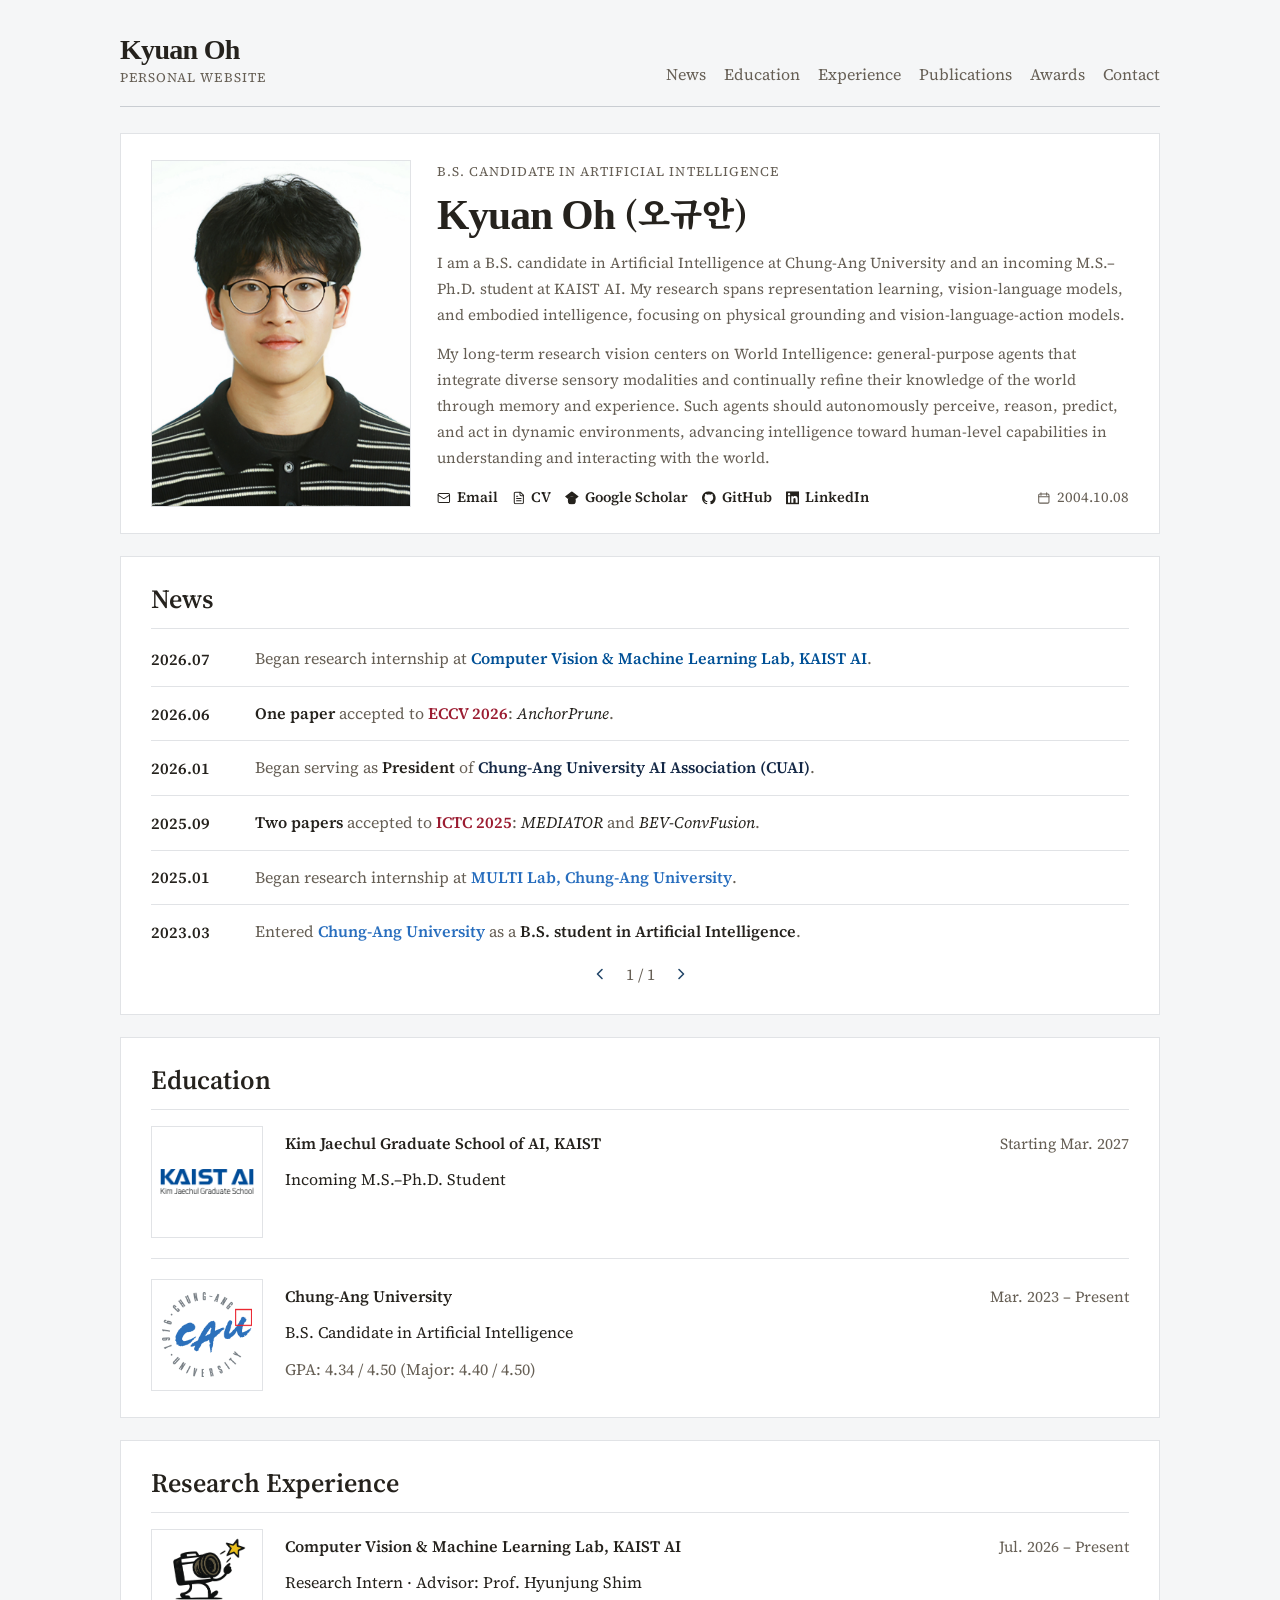
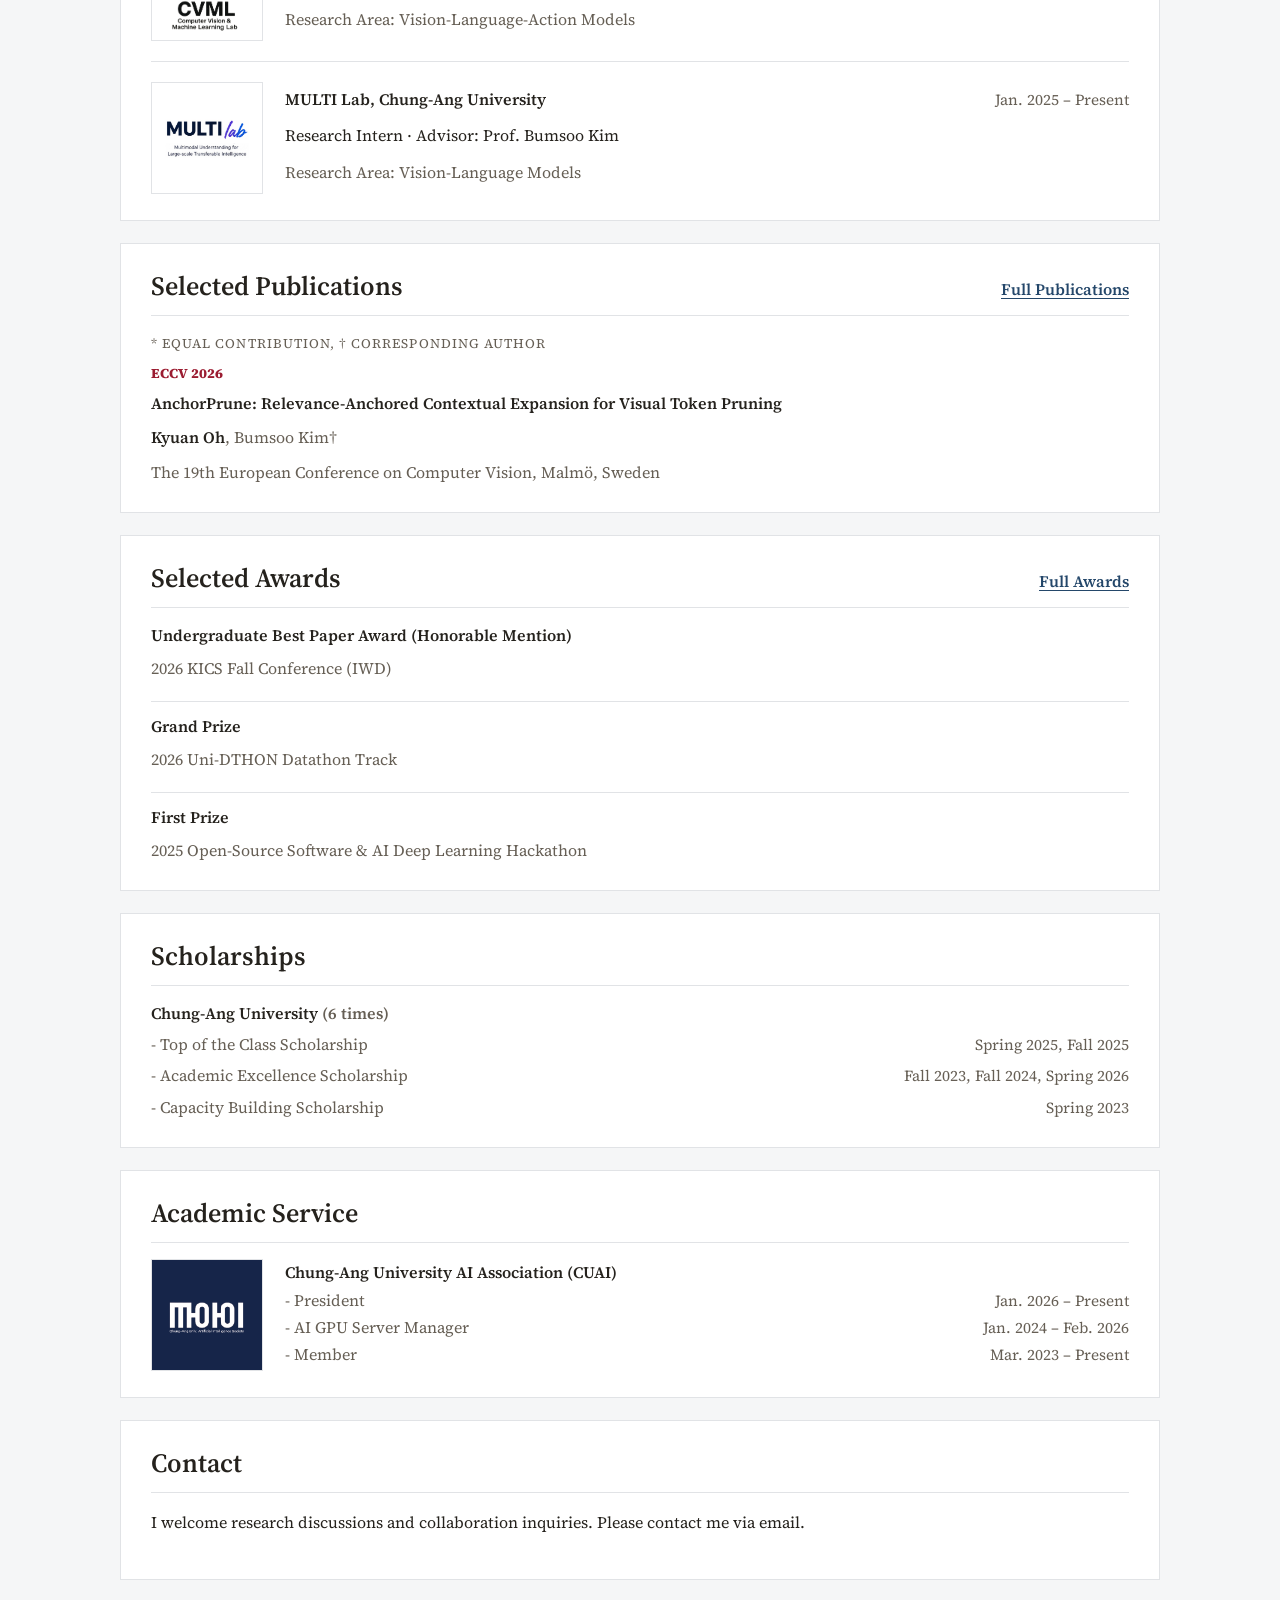
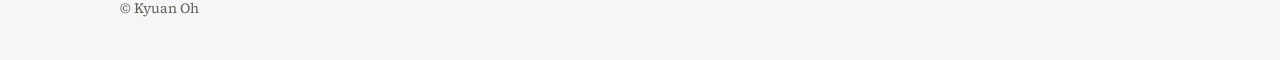
==== index.html @ 3330bd74 "Show Contact sentence in body text colour" ====
<!DOCTYPE html>
<html lang="en">
  <head>
    <meta charset="UTF-8" />
    <meta name="google-site-verification" content="ODsuAt7nxwZVQeoHSHMYlGHk-655ORz_KVExLA6Uoas" />
    <script src="assets/js/viewport.js?v=20260709a"></script>
    <title>Kyuan Oh (오규안) | Personal Website</title>
    <meta
      name="description"
      content="Kyuan Oh's personal academic website featuring research, publications, awards, and contact information."
    />
    <meta property="og:title" content="Kyuan Oh" />
    <meta property="og:description" content="Personal website for Kyuan Oh." />
    <meta property="og:type" content="website" />
    <meta property="og:url" content="https://kyuanoh.github.io/" />
    <meta property="og:image" content="https://kyuanoh.github.io/assets/images/social-preview.png" />
    <meta property="og:image:width" content="1200" />
    <meta property="og:image:height" content="630" />
    <meta name="twitter:card" content="summary_large_image" />
    <meta name="twitter:title" content="Kyuan Oh" />
    <meta name="twitter:description" content="Personal website for Kyuan Oh." />
    <meta name="twitter:image" content="https://kyuanoh.github.io/assets/images/social-preview.png" />
    <link rel="icon" href="assets/images/ko-mark.svg" type="image/svg+xml" />
    <link rel="apple-touch-icon" href="assets/images/apple-touch-icon.png" />
    <link rel="preconnect" href="https://fonts.googleapis.com" />
    <link rel="preconnect" href="https://fonts.gstatic.com" crossorigin />
    <link
      href="https://fonts.googleapis.com/css2?family=Inter:wght@400;500;600&family=Noto+Sans+KR:wght@400;500;600&family=Noto+Serif+KR:wght@400;500;600;700;900&family=Source+Serif+4:ital,opsz,wght@0,8..60,400;0,8..60,600;0,8..60,800;1,8..60,400&display=swap"
      rel="stylesheet"
    />
    <link rel="stylesheet" href="assets/css/styles.css?v=20261124x" />
    <script async src="https://www.googletagmanager.com/gtag/js?id=G-MFDS5FYYSD"></script>
    <script>
      window.dataLayer = window.dataLayer || [];
      function gtag(){dataLayer.push(arguments);}
      gtag('js', new Date());
      gtag('config', 'G-MFDS5FYYSD');
    </script>
  </head>
  <body data-page="onepage">
    <div class="onepage-shell">
      <header class="onepage-header">
        <a class="onepage-brand" href="#top" aria-label="Kyuan Oh home">
          <span>Kyuan Oh</span>
          <small>Personal Website</small>
        </a>
        <nav class="onepage-nav" aria-label="Primary">
          <a href="#news">News</a>
          <a href="#education">Education</a>
          <a href="#experience">Experience</a>
          <a href="publications.html">Publications</a>
          <a href="awards.html">Awards</a>
          <a href="#contact">Contact</a>
        </nav>
      </header>

      <main id="top" class="onepage-main">
        <section class="onepage-hero onepage-box" id="bio">
          <aside class="onepage-portrait">
            <img src="assets/images/kyuan-oh.png" alt="Portrait of Kyuan Oh" />
          </aside>
          <div class="onepage-bio">
            <p class="onepage-kicker">B.S. Candidate in Artificial Intelligence</p>
            <h1>Kyuan Oh <span class="korean-name">(오규안)</span></h1>
            <p>
              I am a B.S. candidate in Artificial Intelligence at Chung-Ang
              University and an incoming M.S.&ndash;Ph.D. student at
              KAIST AI. My research spans
              representation learning, vision-language models, and
              embodied intelligence, focusing on physical grounding and
              vision-language-action models.
            </p>
            <p>
              My long-term research vision centers on World Intelligence:
              general-purpose agents that integrate diverse sensory modalities
              and continually refine their knowledge of the world through memory
              and experience. Such agents should autonomously perceive, reason,
              predict, and act in dynamic environments, advancing intelligence
              toward human-level capabilities in understanding and interacting
              with the world.
            </p>
            <div class="text-links profile-text-links" aria-label="Profile links and birth date">
              <a href="mailto:kyuan.oh@kaist.ac.kr"><svg class="link-icon" aria-hidden="true" viewBox="0 0 24 24" fill="none" stroke="currentColor" stroke-width="1.8" stroke-linecap="round" stroke-linejoin="round"><rect x="2" y="4" width="20" height="16" rx="2" /><path d="m22 7-8.97 5.7a1.94 1.94 0 0 1-2.06 0L2 7" /></svg><span>Email</span></a>
              <a href="assets/files/Kyuan_Oh_CV.pdf" target="_blank" rel="noreferrer"><svg class="link-icon" aria-hidden="true" viewBox="0 0 24 24" fill="none" stroke="currentColor" stroke-width="1.8" stroke-linecap="round" stroke-linejoin="round"><path d="M15 2H6a2 2 0 0 0-2 2v16a2 2 0 0 0 2 2h12a2 2 0 0 0 2-2V7Z" /><path d="M14 2v4a2 2 0 0 0 2 2h4" /><path d="M16 13H8M16 17H8M10 9H8" /></svg><span>CV</span></a>
              <a href="https://scholar.google.com/citations?user=1NnXvxMAAAAJ" target="_blank" rel="noreferrer"><svg class="link-icon" aria-hidden="true" viewBox="0 0 24 24" fill="currentColor"><path d="M5.242 13.769L0 9.5 12 0l12 9.5-5.242 4.269C17.548 11.249 14.978 9.5 12 9.5c-2.977 0-5.548 1.748-6.758 4.269zM12 10a7 7 0 1 0 0 14 7 7 0 0 0 0-14z" /></svg><span>Google Scholar</span></a>
              <a href="https://github.com/kyuanoh" target="_blank" rel="noreferrer"><svg class="link-icon" aria-hidden="true" viewBox="0 0 16 16" fill="currentColor"><path d="M8 0C3.58 0 0 3.58 0 8c0 3.54 2.29 6.53 5.47 7.59.4.07.55-.17.55-.38 0-.19-.01-.82-.01-1.49-2.01.37-2.53-.49-2.69-.94-.09-.23-.48-.94-.82-1.13-.28-.15-.68-.52-.01-.53.63-.01 1.08.58 1.23.82.72 1.21 1.87.87 2.33.66.07-.52.28-.87.51-1.07-1.78-.2-3.64-.89-3.64-3.95 0-.87.31-1.59.82-2.15-.08-.2-.36-1.02.08-2.12 0 0 .67-.21 2.2.82.64-.18 1.32-.27 2-.27.68 0 1.36.09 2 .27 1.53-1.04 2.2-.82 2.2-.82.44 1.1.16 1.92.08 2.12.51.56.82 1.27.82 2.15 0 3.07-1.87 3.75-3.65 3.95.29.25.54.73.54 1.48 0 1.07-.01 1.93-.01 2.2 0 .21.15.46.55.38A8.013 8.013 0 0 0 16 8c0-4.42-3.58-8-8-8z" /></svg><span>GitHub</span></a>
              <a href="https://www.linkedin.com/in/kyuanoh" target="_blank" rel="noreferrer"><svg class="link-icon" aria-hidden="true" viewBox="0 0 24 24" fill="currentColor"><path d="M20.447 20.452h-3.554v-5.569c0-1.328-.027-3.037-1.852-3.037-1.853 0-2.136 1.445-2.136 2.939v5.667H9.351V9h3.414v1.561h.046c.477-.9 1.637-1.85 3.37-1.85 3.601 0 4.267 2.37 4.267 5.455v6.286zM5.337 7.433c-1.144 0-2.063-.926-2.063-2.065 0-1.138.92-2.063 2.063-2.063 1.14 0 2.064.925 2.064 2.063 0 1.139-.925 2.065-2.064 2.065zm1.782 13.019H3.555V9h3.564v11.452zM22.225 0H1.771C.792 0 0 .774 0 1.729v20.542C0 23.227.792 24 1.771 24h20.451C23.2 24 24 23.227 24 22.271V1.729C24 .774 23.2 0 22.222 0h.003z" /></svg><span>LinkedIn</span></a>
              <span class="profile-birthdate" aria-label="Date of birth">
                <svg aria-hidden="true" viewBox="0 0 24 24" fill="none" stroke="currentColor" stroke-width="1.8" stroke-linecap="round" stroke-linejoin="round">
                  <rect x="3" y="5" width="18" height="16" rx="2" />
                  <path d="M7 3v4M17 3v4M3 10h18" />
                </svg>
                <time datetime="2004-10-08">2004.10.08</time>
              </span>
            </div>
          </div>
        </section>

        <section class="onepage-box" id="news">
          <h2>News</h2>
          <div class="onepage-list news-list-onepage" data-news-list>
            <article>
              <time>2026.07</time>
              <p>Began research internship at <strong class="news-kaist">Computer Vision &amp; Machine Learning Lab, KAIST AI</strong>.</p>
            </article>
            <article>
              <time>2026.06</time>
              <p><span class="news-strong news-emphasis">One paper</span> accepted to <strong class="onepage-red">ECCV 2026</strong>: <em class="news-paper">AnchorPrune</em>.</p>
            </article>
            <article>
              <time>2026.01</time>
              <p>Began serving as <span class="news-strong news-emphasis">President</span> of <strong class="news-cuai">Chung-Ang University AI Association (CUAI)</strong>.</p>
            </article>
            <article>
              <time>2025.09</time>
              <p><span class="news-strong news-emphasis">Two papers</span> accepted to <strong class="onepage-red">ICTC 2025</strong>: <em class="news-paper">MEDIATOR</em> and <em class="news-paper">BEV-ConvFusion</em>.</p>
            </article>
            <article>
              <time>2025.01</time>
              <p>Began research internship at <strong class="news-cau">MULTI Lab, Chung-Ang University</strong>.</p>
            </article>
            <article>
              <time>2023.03</time>
              <p>Entered <strong class="news-cau">Chung-Ang University</strong> as a <span class="news-strong news-emphasis">B.S. student in Artificial Intelligence</span>.</p>
            </article>
          </div>
          <div class="news-pager" data-news-pager aria-label="News pagination">
            <button type="button" data-news-prev aria-label="Previous news page"><svg viewBox="0 0 16 16" aria-hidden="true"><path d="M10 3.5 5.5 8l4.5 4.5" fill="none" stroke="currentColor" stroke-width="1.6" stroke-linecap="round" stroke-linejoin="round"/></svg></button>
            <span data-news-status>1 / 1</span>
            <button type="button" data-news-next aria-label="Next news page"><svg viewBox="0 0 16 16" aria-hidden="true"><path d="M6 3.5 10.5 8 6 12.5" fill="none" stroke="currentColor" stroke-width="1.6" stroke-linecap="round" stroke-linejoin="round"/></svg></button>
          </div>
        </section>

        <section class="onepage-box" id="education">
          <h2>Education</h2>
          <div class="onepage-education-card">
            <div class="education-logo-panel kaist-logo-panel">
              <img class="kaist-logo" src="assets/images/kaist-ai.png" alt="KAIST AI logo" />
            </div>
            <div class="onepage-simple-list education-copy">
              <article>
                <div class="item-heading-row">
                  <h3><a class="paper-title-link" href="https://gsai.kaist.ac.kr/" target="_blank" rel="noreferrer">Kim Jaechul Graduate School of AI, KAIST</a></h3>
                  <span>Starting Mar. 2027</span>
                </div>
                <p>Incoming M.S.&ndash;Ph.D. Student</p>
                <p class="education-muted" aria-hidden="true">&nbsp;</p>
              </article>
            </div>
          </div>
          <div class="onepage-education-card">
            <div class="education-logo-panel">
              <img class="cau-logo" src="assets/images/cau.png" alt="Chung-Ang University logo" />
            </div>
            <div class="onepage-simple-list education-copy">
              <article>
                <div class="item-heading-row">
                  <h3><a class="paper-title-link" href="https://www.cau.ac.kr/" target="_blank" rel="noreferrer">Chung-Ang University</a></h3>
                  <span>Mar. 2023 &ndash; Present</span>
                </div>
                <p>B.S. Candidate in Artificial Intelligence</p>
                <p class="education-muted">GPA: 4.34 / 4.50 (Major: 4.40 / 4.50)</p>
              </article>
            </div>
          </div>
        </section>

        <section class="onepage-box" id="experience">
          <h2>Research Experience</h2>
          <div class="onepage-logo-list">
            <article class="onepage-logo-item">
              <div class="onepage-logo-panel">
                <img class="cvml-logo" src="assets/images/cvml.png" alt="CVML Lab logo" />
              </div>
              <div>
                <div class="item-heading-row">
                  <h3><a class="paper-title-link" href="https://kaist-cvml.github.io/" target="_blank" rel="noreferrer">Computer Vision &amp; Machine Learning Lab, KAIST AI</a></h3>
                  <span>Jul. 2026 &ndash; Present</span>
                </div>
                <p class="experience-meta experience-role">Research Intern &middot; Advisor: <a class="paper-title-link" href="https://scholar.google.com/citations?user=KB5XZGIAAAAJ" target="_blank" rel="noreferrer">Prof. Hyunjung Shim</a></p>
                <p class="experience-meta">Research Area: Vision-Language-Action Models</p>
              </div>
            </article>
            <article class="onepage-logo-item">
              <div class="onepage-logo-panel">
                <img class="multi-logo" src="assets/images/multi-lab.jpg" alt="MULTI Lab logo" />
              </div>
              <div>
                <div class="item-heading-row">
                  <h3><a class="paper-title-link" href="https://www.multilab.cau.ac.kr/" target="_blank" rel="noreferrer">MULTI Lab, Chung-Ang University</a></h3>
                  <span>Jan. 2025 &ndash; Present</span>
                </div>
                <p class="experience-meta experience-role">Research Intern &middot; Advisor: <a class="paper-title-link" href="https://scholar.google.com/citations?user=zKNSsekAAAAJ" target="_blank" rel="noreferrer">Prof. Bumsoo Kim</a></p>
                <p class="experience-meta">Research Area: Vision-Language Models</p>
              </div>
            </article>
          </div>
        </section>

        <section class="onepage-box" id="publications">
          <div class="section-heading-row">
            <h2>Selected Publications</h2>
            <a class="text-link" href="publications.html">Full Publications</a>
          </div>
          <p class="onepage-footnote">* Equal contribution, † Corresponding author</p>
          <div class="onepage-publications">
            <article>
              <span class="venue">ECCV 2026</span>
              <h3><a class="paper-title-link" href="https://arxiv.org/abs/2607.07033" target="_blank" rel="noreferrer">AnchorPrune: Relevance-Anchored Contextual Expansion for Visual Token Pruning</a></h3>
              <p><strong>Kyuan Oh</strong>, Bumsoo Kim†</p>
              <p>The 19th European Conference on Computer Vision, Malmö, Sweden</p>
            </article>
          </div>

        </section>

        <div class="onepage-stack" id="awards">
          <section class="onepage-box">
            <div class="section-heading-row">
              <h2>Selected Awards</h2>
              <a class="text-link" href="awards.html">Full Awards</a>
            </div>
            <div class="award-org-list compact-awards">
              <article>
                <h3>Undergraduate Best Paper Award (Honorable Mention)</h3>
                <p class="dash-line">2026 KICS Fall Conference (IWD)</p>
              </article>
              <article>
                <h3>Grand Prize</h3>
                <p class="dash-line">2026 Uni-DTHON Datathon Track</p>
              </article>
              <article>
                <h3>First Prize</h3>
                <p class="dash-line">2025 Open-Source Software &amp; AI Deep Learning Hackathon</p>
              </article>
            </div>
          </section>

          <section class="onepage-box">
            <h2>Scholarships</h2>
            <div class="scholarship-group">
              <h3>Chung-Ang University <span>(6 times)</span></h3>
              <div class="scholarship-items">
                <p class="scholarship-row"><span>- <strong>Top of the Class Scholarship</strong></span><span>Spring 2025, Fall 2025</span></p>
                <p class="scholarship-row"><span>- <strong>Academic Excellence Scholarship</strong></span><span>Fall 2023, Fall 2024, Spring 2026</span></p>
                <p class="scholarship-row"><span>- <strong>Capacity Building Scholarship</strong></span><span>Spring 2023</span></p>
              </div>
            </div>
          </section>
        </div>

        <section class="onepage-box" id="community">
          <h2>Academic Service</h2>
          <div class="onepage-education-card">
            <div class="education-logo-panel cuai-logo-panel">
              <img class="cuai-logo" src="assets/images/cuai.png" alt="CUAI logo" />
            </div>
            <div class="onepage-simple-list education-copy">
              <article>
                <h3>Chung-Ang University AI Association (CUAI)</h3>
                <p class="community-row"><span>- President</span><span>Jan. 2026 &ndash; Present</span></p>
                <p class="community-row"><span>- AI GPU Server Manager</span><span>Jan. 2024 &ndash; Feb. 2026</span></p>
                <p class="community-row"><span>- Member</span><span>Mar. 2023 &ndash; Present</span></p>
              </article>
            </div>
          </div>
        </section>

        <section class="onepage-box" id="contact">
          <h2>Contact</h2>
          <p>
            I welcome research discussions and collaboration inquiries.
            Please contact me via
            <a class="contact-inline" href="mailto:kyuan.oh@kaist.ac.kr">email</a>.
          </p>
        </section>
      </main>

      <footer class="onepage-footer">
        <p>© Kyuan Oh</p>
      </footer>
    </div>

    <script src="assets/js/news-pager.js"></script>
  </body>
</html>
---- assets/css/styles.css ----
:root {
  --bg: #f5f6f7;
  --panel: #ffffff;
  --line: #e1e3e6;
  --line-strong: #c9cdd2;
  --text: #25221d;
  --muted: #665f55;
  --accent: #24476a;
  --red: #9b1c31;
  --serif: "Source Serif 4", "Noto Serif KR", Georgia, "Times New Roman", serif;
  --sans: "Inter", "Noto Sans KR", "Helvetica Neue", Helvetica, Arial, sans-serif;
  --font-serif: var(--serif);
}

* {
  box-sizing: border-box;
}

html {
  scroll-behavior: smooth;
}

body {
  min-width: 1120px;
  margin: 0;
  background: var(--bg);
  color: var(--text);
  font-family: var(--serif);
  -webkit-font-smoothing: antialiased;
  text-rendering: optimizeLegibility;
}

h1,
h2,
h3,
h4,
strong,
b {
  font-weight: 600;
}

a {
  color: inherit;
  text-decoration: none;
}

.onepage-shell {
  width: 1040px;
  margin: 0 auto;
  padding: 34px 0 28px;
}

.onepage-header {
  display: flex;
  align-items: flex-end;
  justify-content: space-between;
  gap: 28px;
  padding-bottom: 20px;
  border-bottom: 1px solid var(--line-strong);
}

.onepage-brand {
  display: grid;
  gap: 2px;
}

.onepage-brand span,
.onepage-bio h1 {
  font-family: Georgia, "Times New Roman", serif;
  font-weight: 600;
  letter-spacing: -0.025em;
}

.onepage-brand span {
  font-size: 1.75rem;
}

.onepage-brand small,
.onepage-kicker,
.onepage-footnote {
  color: var(--muted);
  font-size: 0.82rem;
  letter-spacing: 0.08em;
  text-transform: uppercase;
}

.onepage-nav {
  display: flex;
  gap: 18px;
  color: var(--muted);
  font-family: var(--serif);
}

.onepage-nav a {
  border-bottom: 1px solid transparent;
}

.onepage-nav a:hover {
  color: var(--text);
  border-bottom-color: var(--text);
}

.onepage-main,
.onepage-stack,
.award-year-list,
.award-org-list,
.dash-lines {
  display: grid;
}

.onepage-main {
  gap: 22px;
  padding-top: 26px;
}

.onepage-stack {
  gap: 22px;
}

.onepage-box {
  border: 1px solid var(--line);
  background: var(--panel);
  padding: 26px 30px;
}

.onepage-hero {
  display: grid;
  grid-template-columns: 240px minmax(0, 1fr);
  gap: 26px;
  align-items: start;
}

.onepage-portrait,
.education-logo-panel,
.onepage-logo-panel {
  border: 1px solid var(--line);
  background: #fff;
}

.onepage-portrait {
  padding: 0;
  border-radius: 0;
  overflow: visible;
}

.onepage-portrait img {
  display: block;
  width: 100%;
  height: auto;
  border-radius: 0;
  object-fit: initial;
}

.onepage-bio h1,
.onepage-box h2,
.onepage-box h3,
.onepage-box h4,
p {
  margin-top: 0;
}

.onepage-bio h1 {
  margin-bottom: 14px;
  font-size: 3.1rem;
  line-height: 1;
}

.korean-name {
  font-family: "Noto Serif KR", var(--serif);
  font-size: 0.8em;
  font-weight: 1000;
  letter-spacing: 0;
  white-space: nowrap;
  vertical-align: 0.08em;
}

.onepage-box h2 {
  margin-bottom: 16px;
  padding-bottom: 12px;
  border-bottom: 1px solid var(--line);
  font-size: 1.65rem;
  line-height: 1.25;
}

.onepage-box h3 {
  margin-bottom: 5px;
  font-size: 1rem;
  font-weight: 600;
  line-height: 1.45;
}

.onepage-box h4 {
  margin-bottom: 5px;
  font-size: 0.98rem;
  font-weight: 600;
}

.onepage-bio p,
.onepage-box p {
  color: var(--muted);
  line-height: 1.72;
}

.onepage-bio p {
  max-width: none;
  margin-bottom: 12px;
}

.onepage-kicker,
.onepage-footnote {
  margin-bottom: 10px;
}

.onepage-list article,
.onepage-publications article,
.onepage-simple-list article,
.onepage-logo-list article,
.award-year-list > article,
.award-org-list > article {
  border-top: 1px solid var(--line);
  padding-top: 13px;
}

.onepage-list article:first-child,
.onepage-publications article:first-child,
.onepage-simple-list article:first-child,
.onepage-logo-list article:first-child,
.award-year-list > article:first-child,
.award-org-list > article:first-child {
  border-top: 0;
  padding-top: 0;
}

.onepage-list article,
.onepage-publications article,
.onepage-simple-list article,
.onepage-logo-list article {
  padding-bottom: 13px;
}

.onepage-list article:last-child,
.onepage-publications article:last-child,
.onepage-simple-list article:last-child,
.onepage-logo-list article:last-child {
  padding-bottom: 0;
}


.news-list-onepage {
  padding-right: 0;
}

.news-list-onepage article {
  display: grid;
  grid-template-columns: 86px minmax(0, 1fr);
  gap: 18px;
  align-items: center;
}

.news-list-onepage article[hidden] {
  display: none;
}

.news-list-onepage article.page-first {
  border-top: 0;
  padding-top: 0;
}

.news-pager {
  display: flex;
  align-items: center;
  justify-content: center;
  gap: 12px;
  margin-top: 14px;
  color: var(--muted);
  font-family: var(--font-serif);
  font-size: 16px;
}

.news-pager[hidden] {
  display: none;
}

.news-pager button {
  display: inline-flex;
  align-items: center;
  justify-content: center;
  width: 28px;
  height: 28px;
  padding: 0;
  border: 0;
  background: transparent;
  color: var(--accent);
  cursor: pointer;
}

.news-pager button svg {
  display: block;
  width: 16px;
  height: 16px;
}

.news-pager [data-news-status] {
  line-height: 28px;
  font-variant-numeric: tabular-nums;
}

.news-list-onepage time {
  color: var(--text);
  font-weight: 600;
  font-variant-numeric: tabular-nums;
}

.news-list-onepage p,
.onepage-publications p,
.onepage-simple-list p,
.dash-lines p,
.dash-line,
.scholarship-items p {
  margin-bottom: 0;
}

.news-kaist,
.news-cau,
.text-link,
.text-links a {
  color: var(--accent);
}

.onepage-red,
.venue,
.text-link:hover,
.text-links a:hover {
  color: var(--red);
}

.news-strong,
.news-paper {
  color: var(--text);
  font-weight: 400;
}

.news-emphasis {
  font-weight: 600;
}

.onepage-education-card,
.onepage-logo-item {
  display: grid;
  grid-template-columns: 112px minmax(0, 1fr);
  gap: 22px;
  align-items: start;
}

.onepage-education-card,
.onepage-logo-item {
  align-items: center;
}

.education-logo-panel,
.onepage-logo-panel {
  display: flex;
  width: 112px;
  height: 112px;
  min-height: 112px;
  align-items: center;
  justify-content: center;
  padding: 18px;
}

.cuai-logo-panel {
  padding: 0;
}

#education .onepage-education-card + .onepage-education-card {
  margin-top: 20px;
  padding-top: 20px;
  border-top: 1px solid var(--line);
}

.kaist-logo-panel {
  padding: 8px;
}

.education-logo-panel .kaist-logo {
  width: 100%;
  max-width: 96px;
  height: auto;
}

.onepage-logo-panel {
  padding: 12px;
}

.education-logo-panel img,
.onepage-logo-panel img {
  display: block;
  max-width: 76px;
  max-height: 76px;
  object-fit: contain;
}

.education-logo-panel .cau-logo,
.onepage-logo-panel .cau-logo {
  max-width: 90px;
  max-height: 90px;
}

.education-logo-panel .cuai-logo,
.onepage-logo-panel .cuai-logo {
  width: 100%;
  height: 100%;
  max-width: none;
  max-height: none;
  object-fit: cover;
}

.onepage-logo-panel .cvml-logo {
  max-width: 96px;
  max-height: 96px;
}

.onepage-logo-panel .multi-logo {
  max-width: 98px;
  max-height: 74px;
}

.onepage-logo-item > div {
  min-height: 0;
}

.onepage-logo-item .experience-meta:last-child {
  margin-bottom: 0;
}

.education-copy article {
  border-top: 0;
  padding: 0;
}

.item-heading-row {
  display: flex;
  align-items: baseline;
  justify-content: space-between;
  gap: 24px;
}

.item-heading-row h3 {
  margin-bottom: 5px;
}

.item-heading-row span {
  flex: 0 0 auto;
  color: var(--muted);
  font-size: 0.96rem;
  white-space: nowrap;
}

.education-copy p {
  color: var(--text);
}

.education-copy p {
  margin-bottom: 9px;
  line-height: 1.78;
}

.education-copy .item-heading-row {
  margin-bottom: 9px;
}

.education-copy .item-heading-row h3 {
  margin-bottom: 0;
}

.education-copy p:last-child {
  margin-bottom: 0;
}

.community-row {
  display: flex;
  align-items: baseline;
  justify-content: space-between;
  gap: 24px;
  margin-bottom: 4px !important;
  line-height: 1.42 !important;
}

.education-copy .community-row {
  color: var(--muted);
}

.community-row span:last-child {
  flex: 0 0 auto;
  color: var(--muted);
  font-size: 0.96rem;
  white-space: nowrap;
}

.education-muted,
.venue-muted,
.scholarship-group > h3 span {
  color: var(--muted) !important;
}

.experience-meta {
  margin: 0 0 4px;
  line-height: 1.46;
}

.onepage-box .experience-role {
  color: var(--text);
}

.experience-link {
  margin-top: 4px;
}

.scholarship-group {
  border-top: 0;
  padding-top: 0;
}

.section-heading-row {
  display: flex;
  align-items: baseline;
  justify-content: space-between;
  gap: 18px;
  margin-bottom: 16px;
  padding-bottom: 12px;
  border-bottom: 1px solid var(--line);
}

.section-heading-row h2 {
  margin-bottom: 0;
  padding-bottom: 0;
  border-bottom: 0;
}

.onepage-publications article {
  display: grid;
  gap: 3px;
}

.venue,
.year-label {
  font-weight: 600;
  font-variant-numeric: tabular-nums;
}

.venue {
  margin-bottom: 3px;
  font-size: 0.86rem;
  font-weight: 800;
}

.year-label {
  margin-bottom: 9px;
  color: var(--accent);
  letter-spacing: 0.04em;
}

.compact-list article {
  padding-top: 10px;
  padding-bottom: 10px;
}

.award-year-list,
.award-org-list {
  gap: 18px;
}

.award-year-list > article,
.award-org-list > article {
  padding-bottom: 0;
}

.award-org-list > article > h3 {
  margin-bottom: 8px;
}

.dash-lines {
  gap: 2px;
}

.dash-lines p,
.dash-line {
  color: var(--muted);
  line-height: 1.7;
}

.scholarship-items {
  display: grid;
  gap: 4px;
  padding-left: 0;
}

.scholarship-row {
  display: flex;
  align-items: baseline;
  justify-content: space-between;
  gap: 24px;
}

.scholarship-row span:last-child {
  flex: 0 0 auto;
  color: var(--muted);
  font-size: 0.96rem;
  white-space: nowrap;
}

.scholarship-items strong {
  color: inherit;
  font-weight: 400;
}

.text-links {
  display: flex;
  flex-wrap: wrap;
  gap: 14px;
  margin-top: 7px;
}

.profile-text-links {
  margin-top: 16px;
}

.profile-birthdate {
  display: inline-flex;
  align-items: center;
  gap: 6px;
  margin-left: auto;
  color: var(--muted);
  font-size: 0.88rem;
  white-space: nowrap;
}

.profile-birthdate svg {
  width: 15px;
  height: 15px;
  flex: none;
}

.contact-text-links {
  margin-top: 12px;
}

.text-link,
.text-links a {
  font-weight: 600;
  text-decoration: underline;
  text-decoration-thickness: 1px;
  text-underline-offset: 3px;
}

.onepage-footer {
  padding-top: 18px;
  color: var(--muted);
  font-size: 0.88rem;
}

.news-kaist {
  color: #005096;
}

.news-cau {
  color: #286ebe;
}

.news-cuai {
  color: #142846;
}

.onepage-publications p strong {
  color: var(--text);
  font-weight: 600;
}

.paper-title-link {
  color: inherit;
  text-decoration: none;
}

.paper-title-link:hover {
  color: var(--accent);
  text-decoration: underline;
  text-decoration-thickness: 1px;
  text-underline-offset: 3px;
}

.profile-text-links a {
  display: inline-flex;
  align-items: center;
  gap: 6px;
  text-decoration: none;
}

.profile-text-links a:hover span {
  text-decoration: underline;
  text-decoration-thickness: 1px;
  text-underline-offset: 3px;
}

.link-icon {
  width: 15px;
  height: 15px;
  flex: none;
}

/* Spacing after removing link buttons */
/* Match Education spacing */
.onepage-logo-item .item-heading-row {
  margin-bottom: 9px;
}

.onepage-logo-item .item-heading-row h3 {
  margin-bottom: 0;
}

.onepage-logo-item .experience-meta {
  margin-bottom: 9px;
  line-height: 1.78;
}

.onepage-logo-list article {
  padding-top: 20px;
  padding-bottom: 20px;
}

.onepage-publications article {
  gap: 6px;
  padding-top: 18px;
  padding-bottom: 18px;
}

.onepage-publications article > h3 {
  margin-bottom: 2px;
}

.profile-text-links {
  align-items: center;
}

.profile-text-links a,
.profile-text-links .profile-birthdate {
  font-size: 0.9rem;
  line-height: 1.4;
}

.profile-text-links .link-icon {
  width: 14px;
  height: 14px;
}

.profile-text-links a {
  color: var(--text);
}

.profile-text-links a:hover {
  color: var(--accent);
}

.onepage-bio p:not(.onepage-kicker) {
  font-size: 0.95rem;
}

.onepage-bio h1 {
  font-size: 2.6rem;
}

/* Portrait stretches to the height of the bio text */
.onepage-hero {
  grid-template-columns: 260px minmax(0, 1fr);
  align-items: stretch;
}

.onepage-portrait {
  position: relative;
  min-height: 320px;
}

.onepage-portrait img {
  position: absolute;
  inset: 0;
  width: 100%;
  height: 100%;
  object-fit: cover;
  object-position: center 25%;
}

/* Contact link: same style as profile links */
.contact-text-links a {
  display: inline-flex;
  align-items: center;
  gap: 6px;
  color: var(--text);
  font-size: 0.9rem;
  line-height: 1.4;
  text-decoration: none;
}

.contact-text-links a:hover {
  color: var(--accent);
}

.contact-text-links a:hover span {
  text-decoration: underline;
  text-decoration-thickness: 1px;
  text-underline-offset: 3px;
}

.contact-text-links .link-icon {
  width: 14px;
  height: 14px;
}

/* Optical centring of link icons on the text (cap-height centre, not line box) */
.profile-text-links,
.profile-text-links a,
.contact-text-links a,
.profile-birthdate {
  align-items: baseline;
}

.profile-text-links .link-icon,
.contact-text-links .link-icon,
.profile-birthdate svg {
  width: 0.95em;
  height: 0.95em;
  align-self: baseline;
  transform: translateY(0.15em);
}

.contact-text-links .contact-address {
  color: var(--muted);
}

.contact-text-links a:hover .contact-address {
  color: var(--accent);
  text-decoration: none;
}

/* Inline email link at the end of the Contact sentence */
.contact-inline {
  color: var(--text);
  white-space: nowrap;
}

.contact-inline .link-icon {
  width: 0.9em;
  height: 0.9em;
  margin: 0 0.25em 0 0.05em;
  vertical-align: -0.12em;
}

.contact-inline:hover {
  color: var(--accent);
}

.contact-inline:hover {
  text-decoration: underline;
  text-decoration-thickness: 1px;
  text-underline-offset: 3px;
}

.contact-inline:hover span {
  text-decoration: underline;
  text-decoration-thickness: 1px;
  text-underline-offset: 3px;
}

.onepage-publications p {
  line-height: 1.78;
}

#contact p {
  color: var(--text);
}
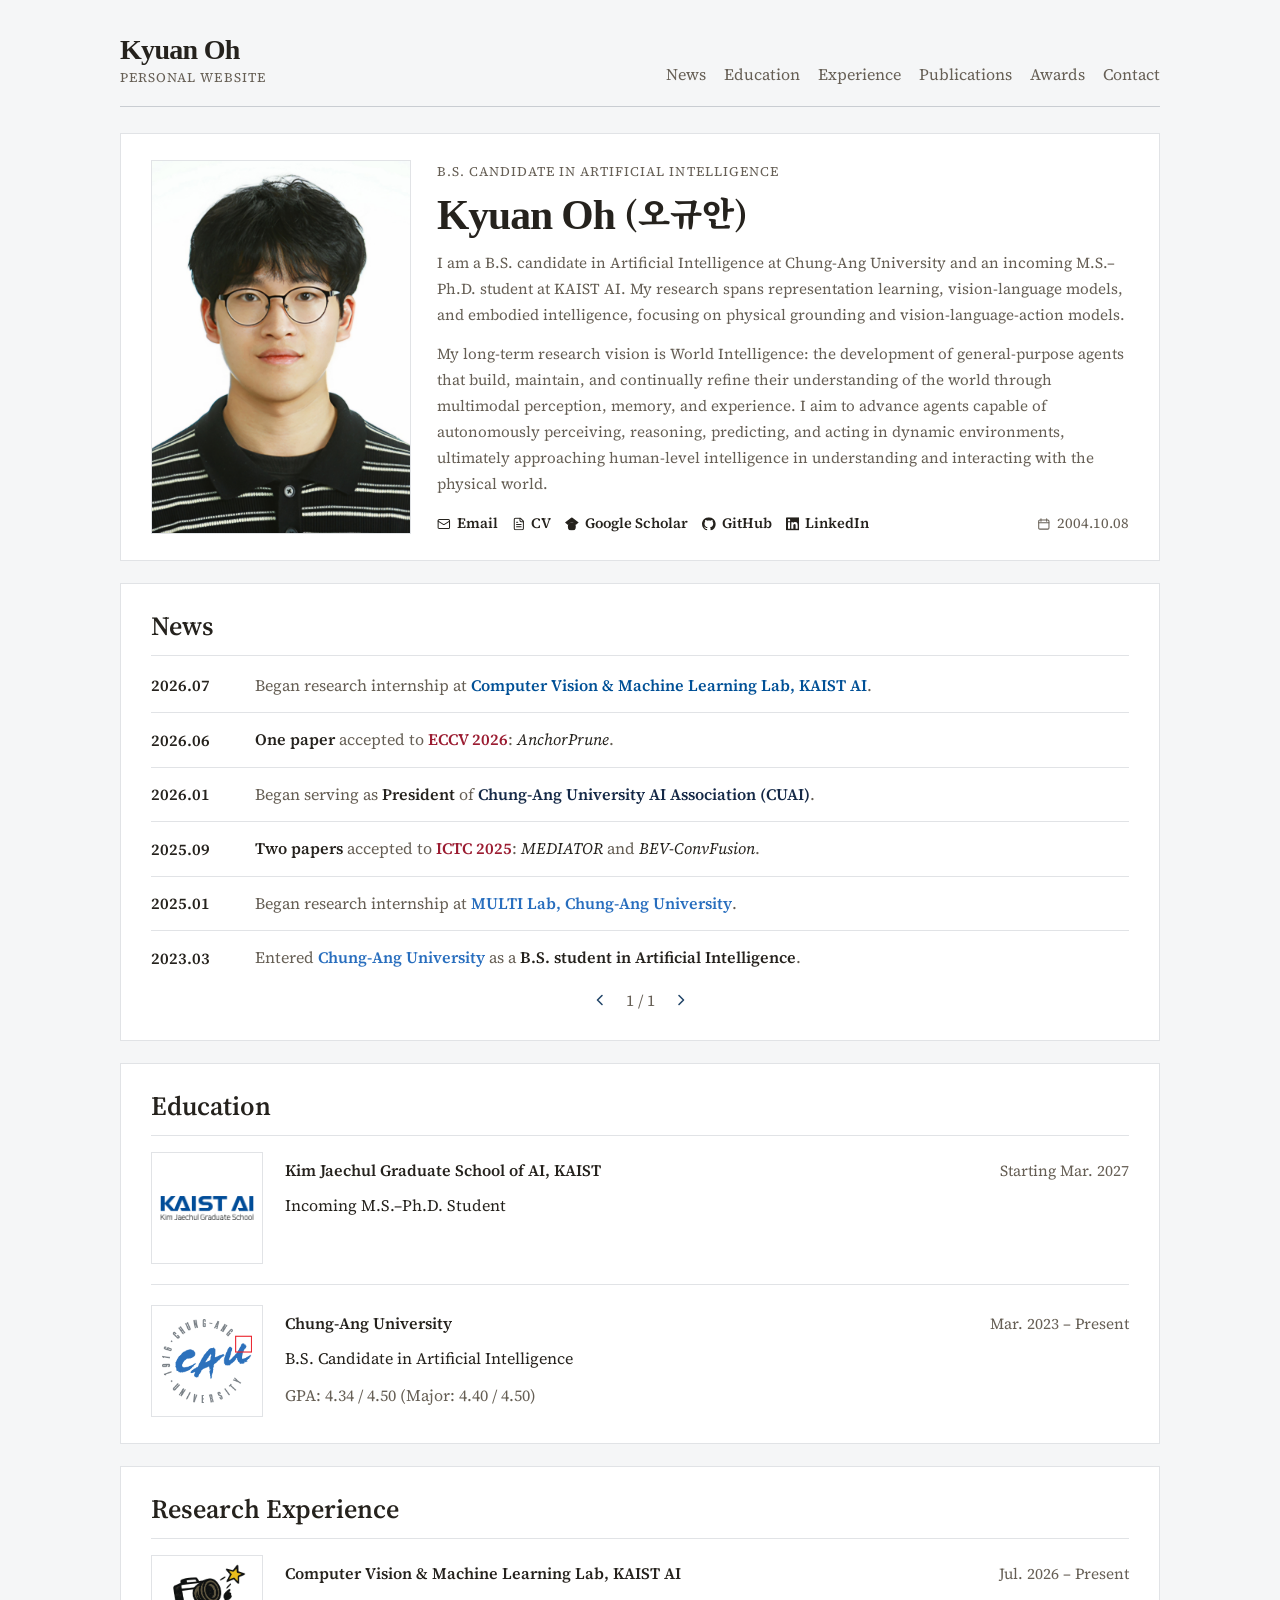
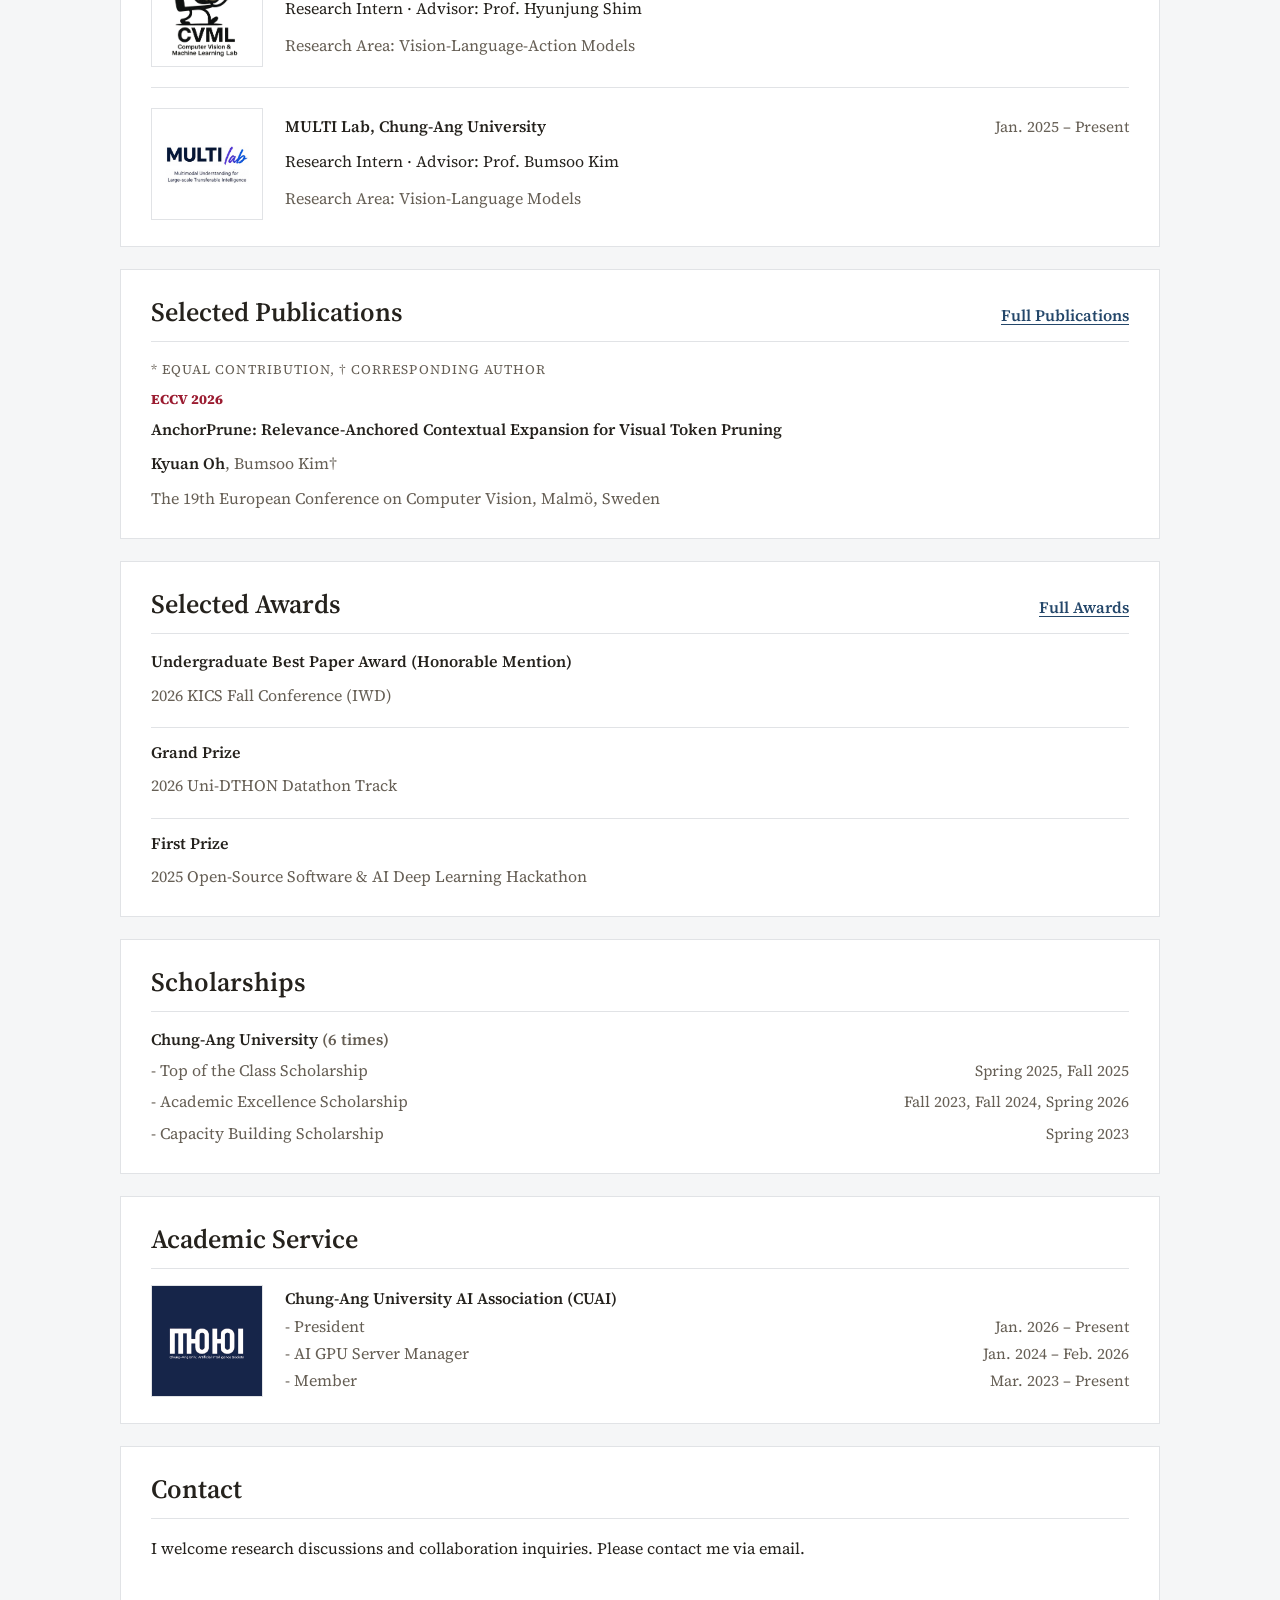
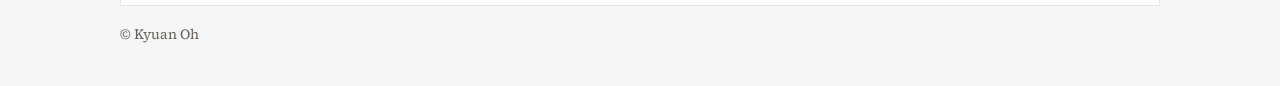
==== commit e66605c3: "Update research vision paragraph in bio" ====
--- a/index.html
+++ b/index.html
@@ -71,13 +71,14 @@
               vision-language-action models.
             </p>
             <p>
-              My long-term research vision centers on World Intelligence:
-              general-purpose agents that integrate diverse sensory modalities
-              and continually refine their knowledge of the world through memory
-              and experience. Such agents should autonomously perceive, reason,
-              predict, and act in dynamic environments, advancing intelligence
-              toward human-level capabilities in understanding and interacting
-              with the world.
+              My long-term research vision is World Intelligence: the
+              development of general-purpose agents that build, maintain, and
+              continually refine their understanding of the world through
+              multimodal perception, memory, and experience. I aim to advance
+              agents capable of autonomously perceiving, reasoning, predicting,
+              and acting in dynamic environments, ultimately approaching
+              human-level intelligence in understanding and interacting with
+              the physical world.
             </p>
             <div class="text-links profile-text-links" aria-label="Profile links and birth date">
               <a href="mailto:kyuan.oh@kaist.ac.kr"><svg class="link-icon" aria-hidden="true" viewBox="0 0 24 24" fill="none" stroke="currentColor" stroke-width="1.8" stroke-linecap="round" stroke-linejoin="round"><rect x="2" y="4" width="20" height="16" rx="2" /><path d="m22 7-8.97 5.7a1.94 1.94 0 0 1-2.06 0L2 7" /></svg><span>Email</span></a>
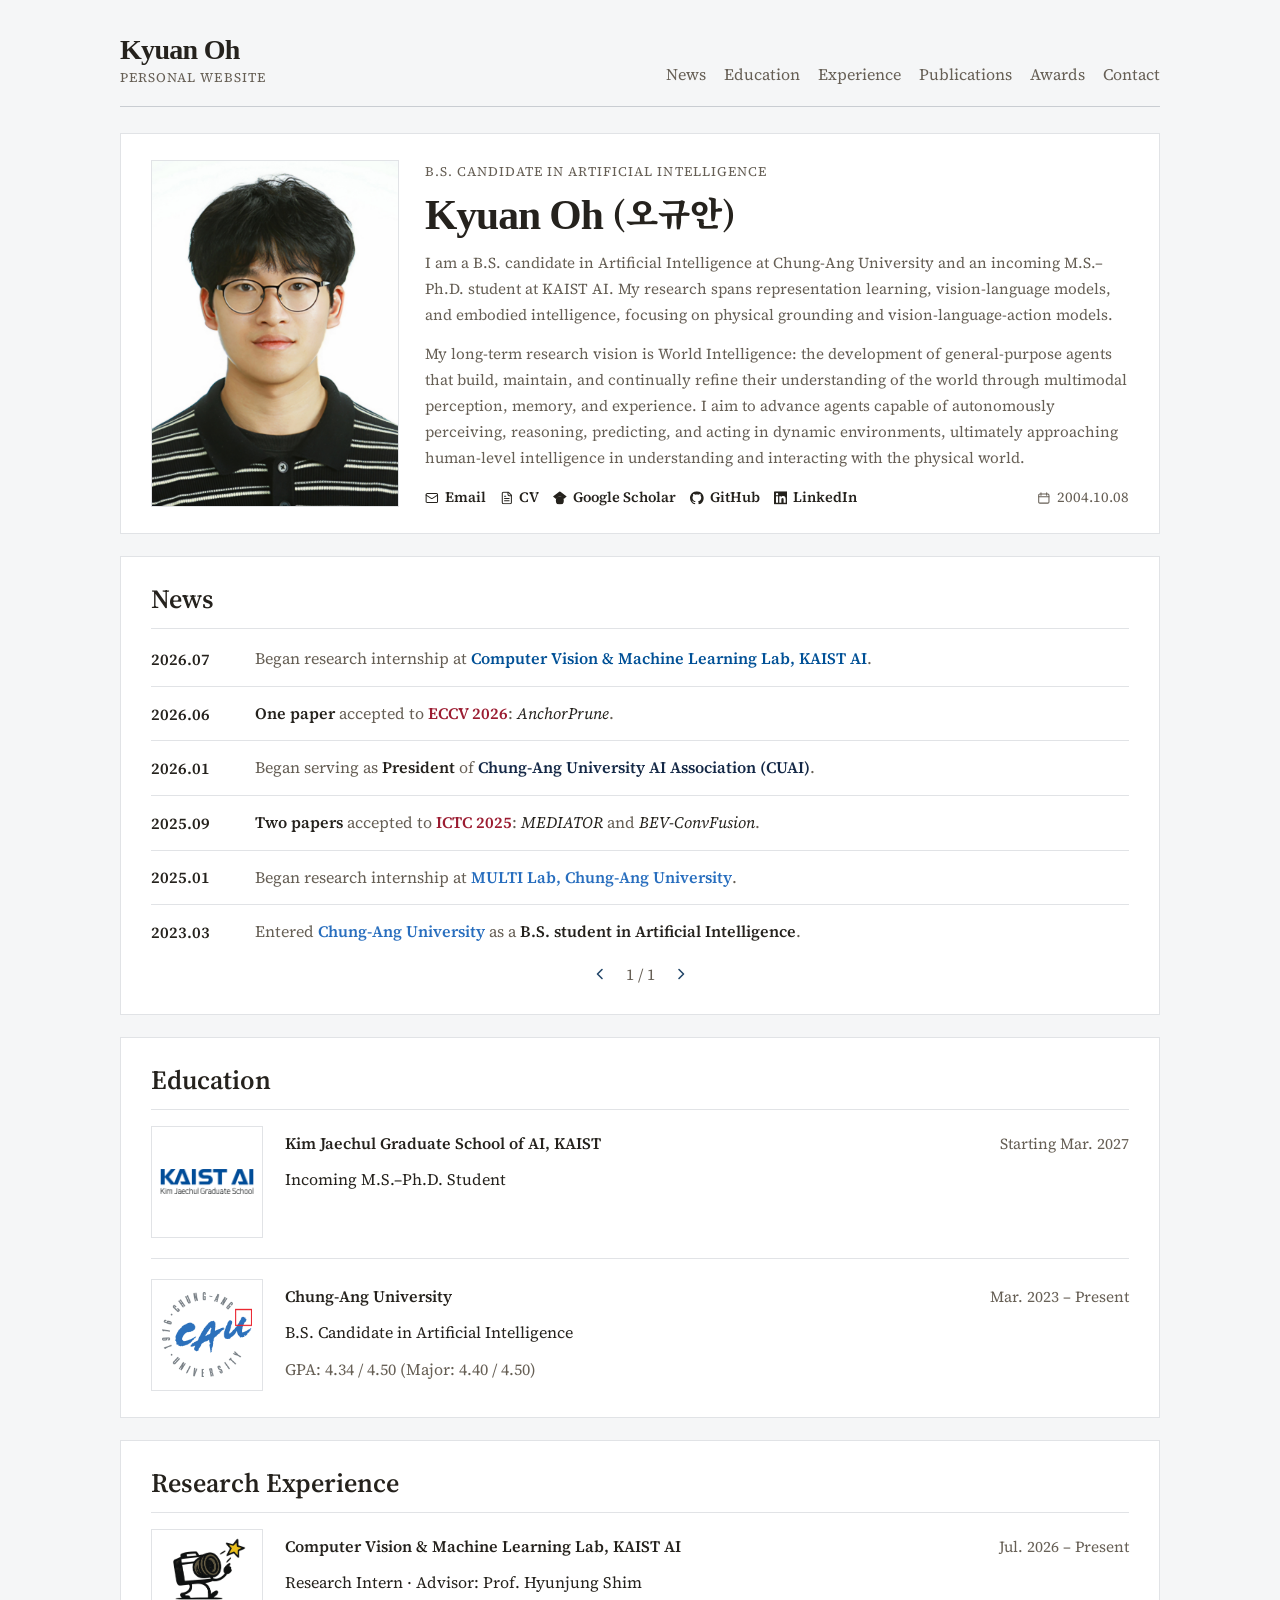
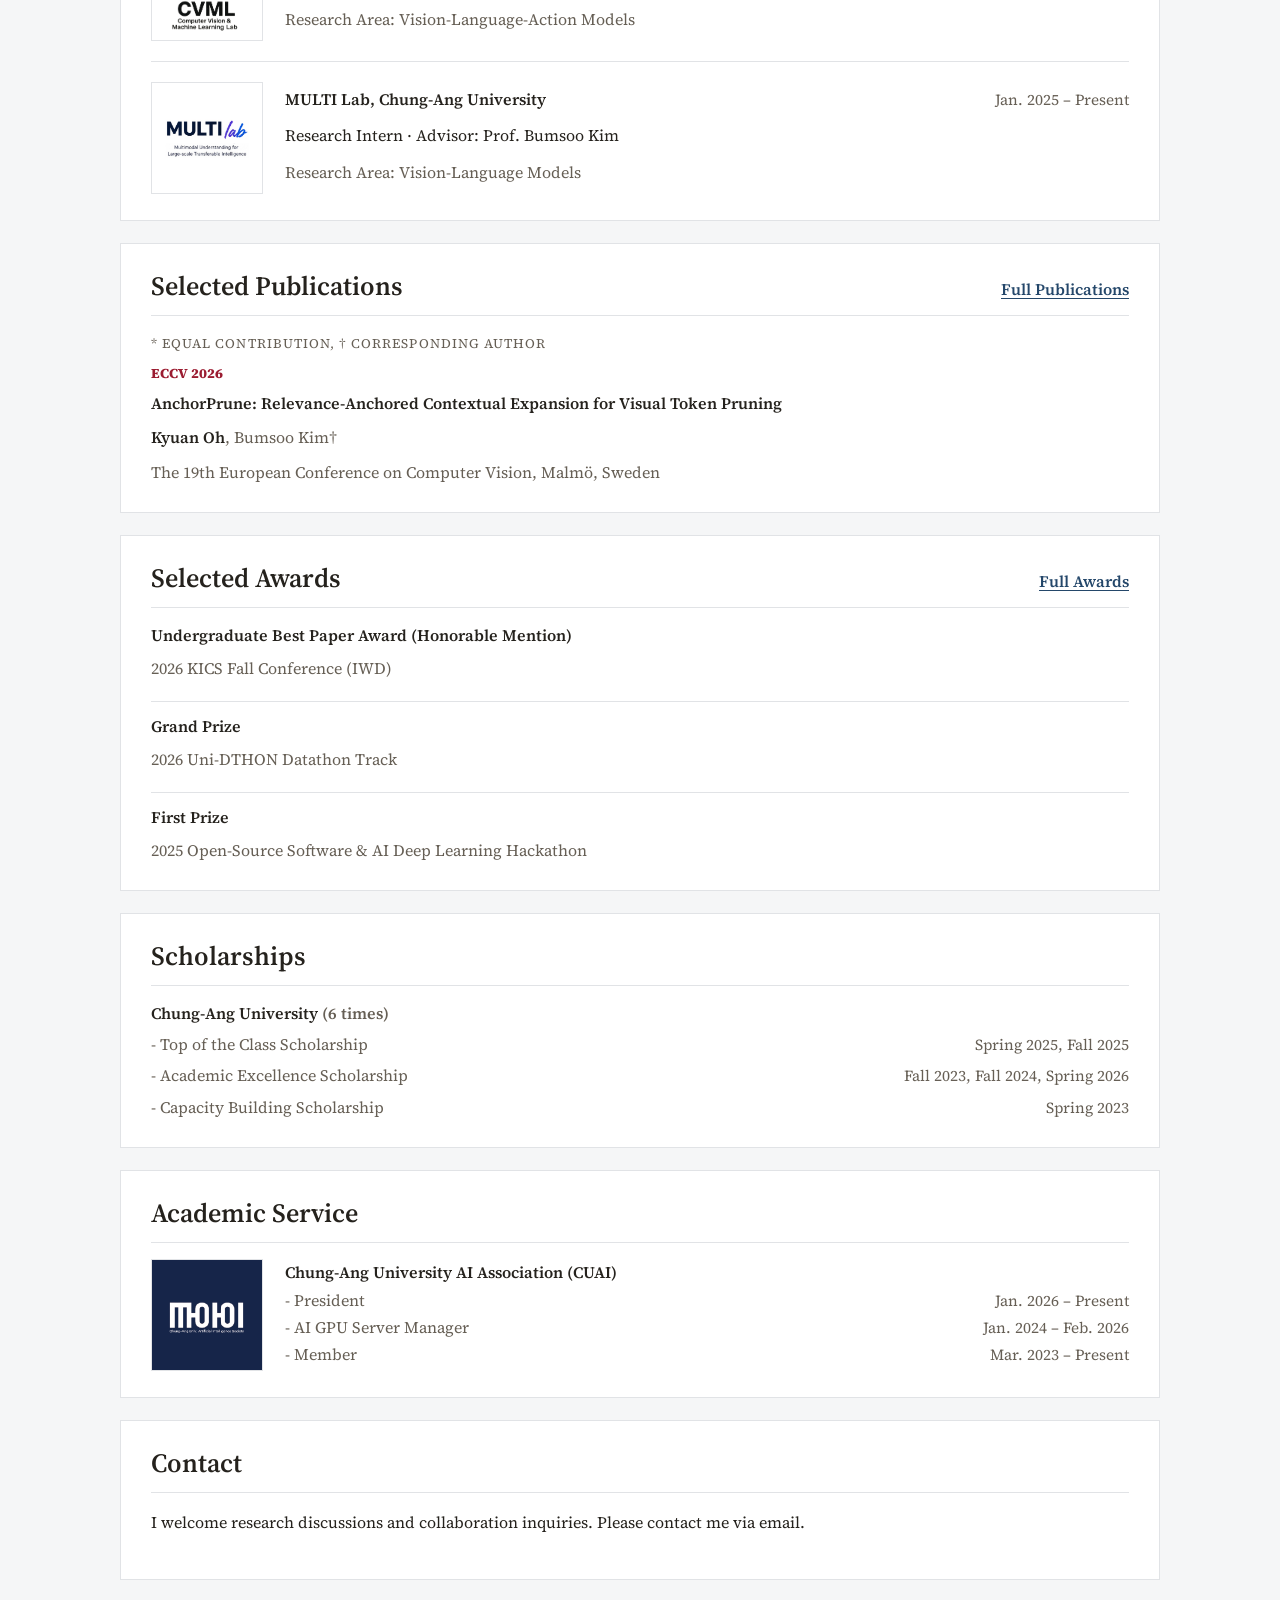
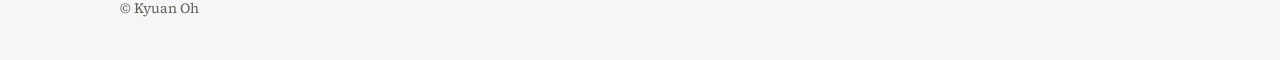
==== commit 3cee08c4: "Narrow portrait column slightly to widen bio text" ====
--- a/index.html
+++ b/index.html
@@ -28,7 +28,7 @@
       href="https://fonts.googleapis.com/css2?family=Inter:wght@400;500;600&family=Noto+Sans+KR:wght@400;500;600&family=Noto+Serif+KR:wght@400;500;600;700;900&family=Source+Serif+4:ital,opsz,wght@0,8..60,400;0,8..60,600;0,8..60,800;1,8..60,400&display=swap"
       rel="stylesheet"
     />
-    <link rel="stylesheet" href="assets/css/styles.css?v=20261124x" />
+    <link rel="stylesheet" href="assets/css/styles.css?v=20261125a" />
     <script async src="https://www.googletagmanager.com/gtag/js?id=G-MFDS5FYYSD"></script>
     <script>
       window.dataLayer = window.dataLayer || [];
--- a/assets/css/styles.css
+++ b/assets/css/styles.css
@@ -770,7 +770,7 @@
 
 /* Portrait stretches to the height of the bio text */
 .onepage-hero {
-  grid-template-columns: 260px minmax(0, 1fr);
+  grid-template-columns: 248px minmax(0, 1fr);
   align-items: stretch;
 }
 
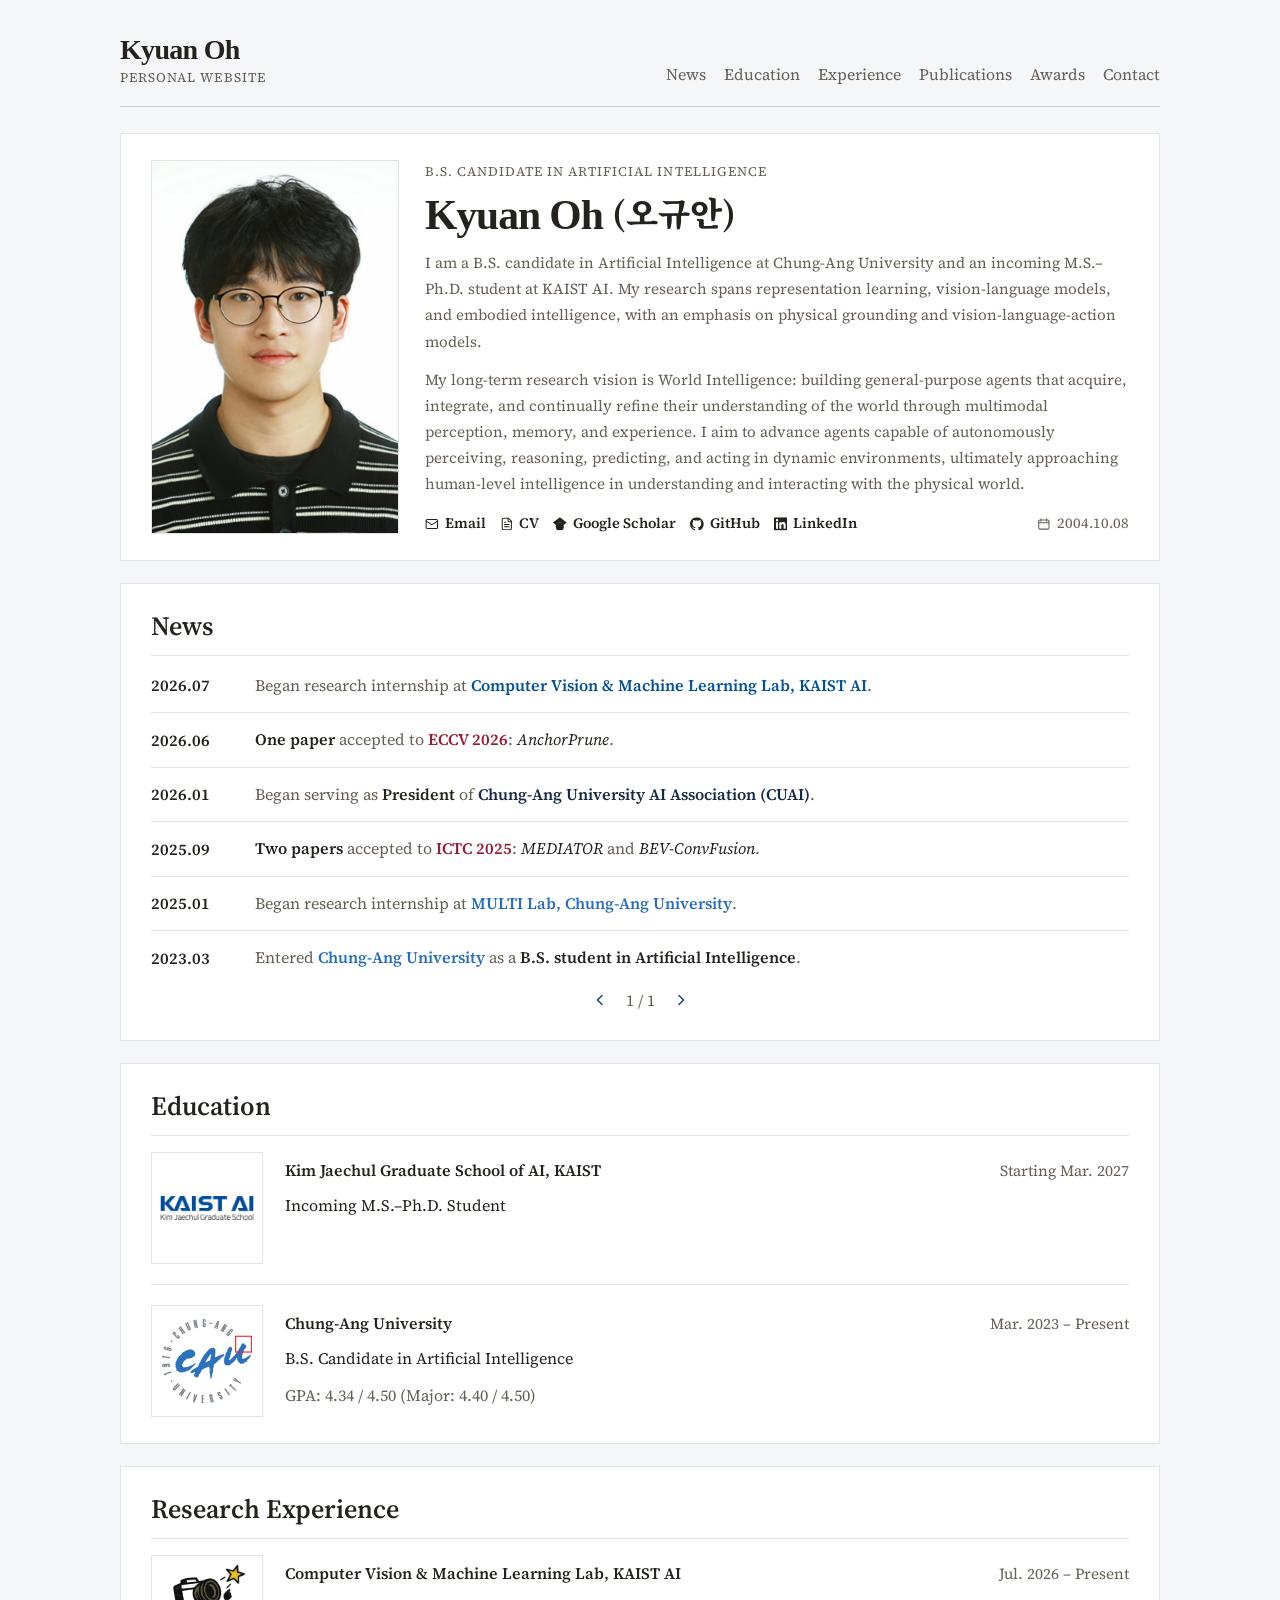
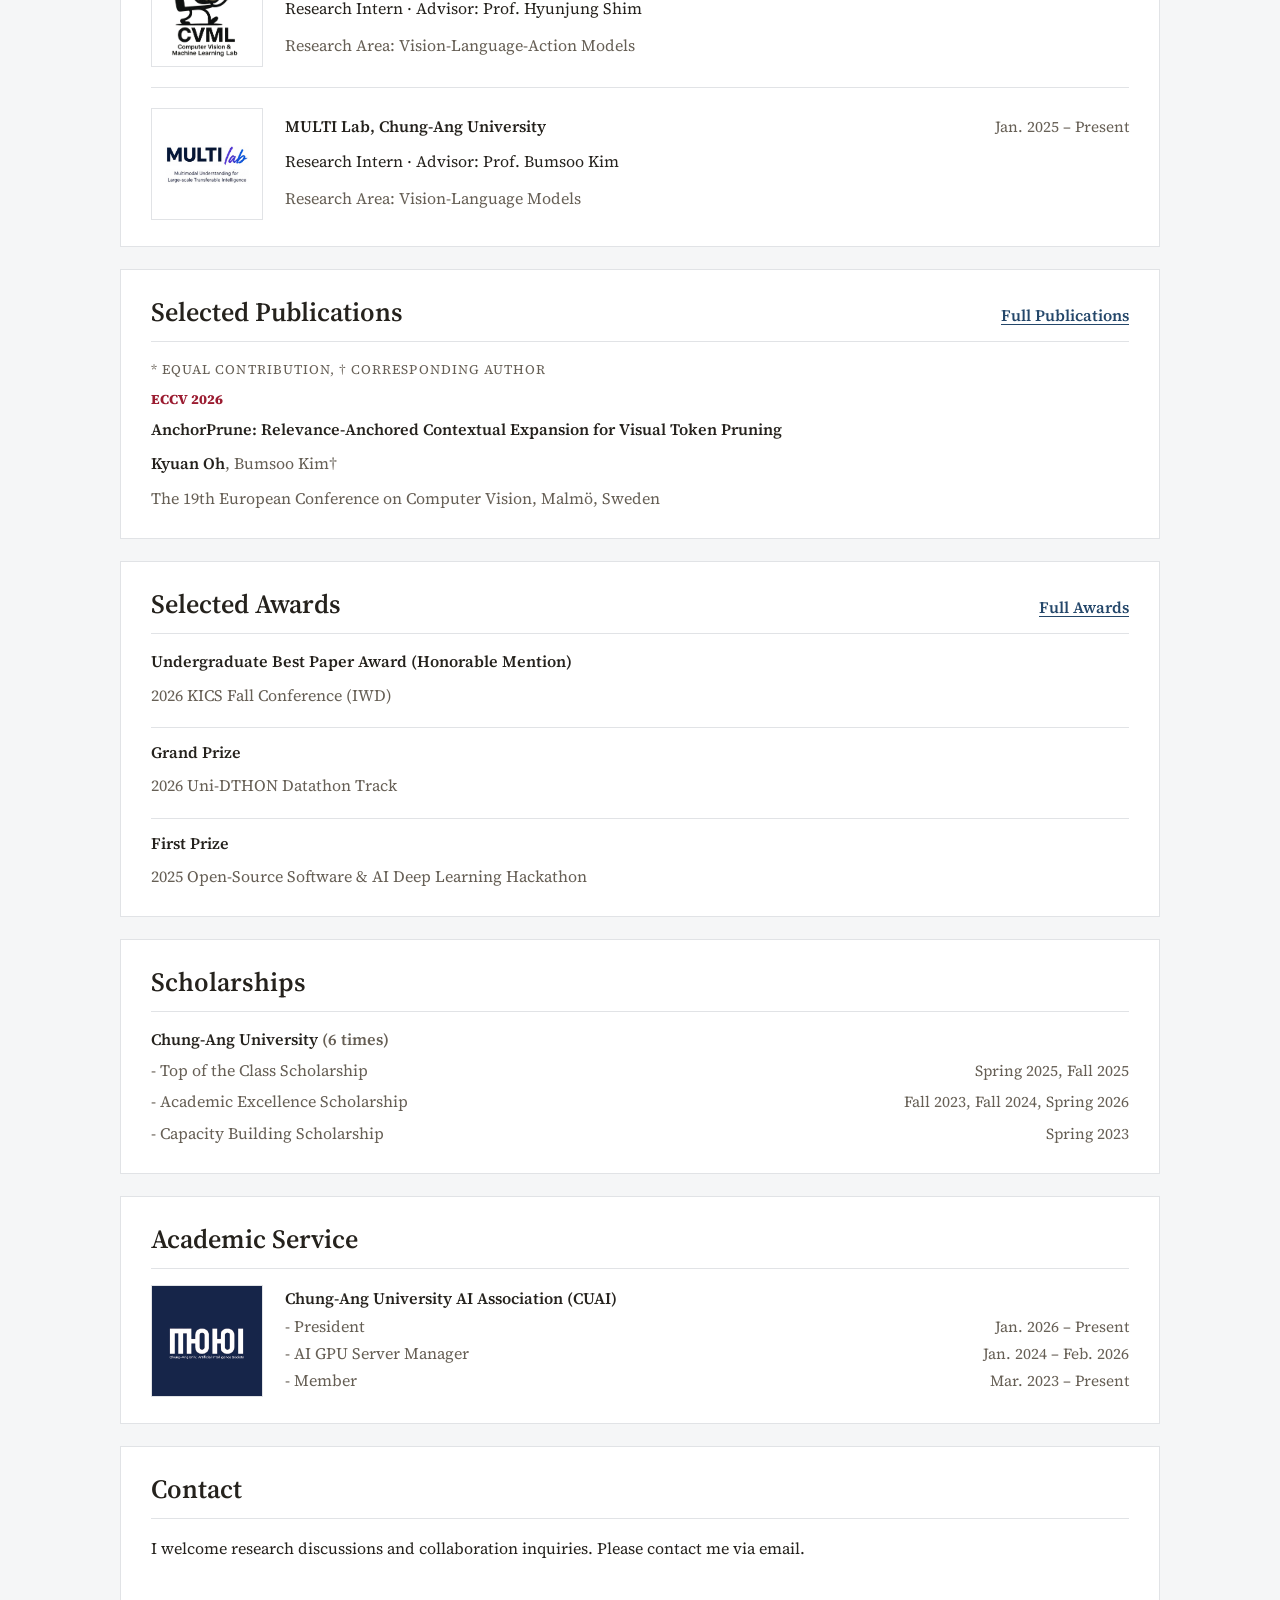
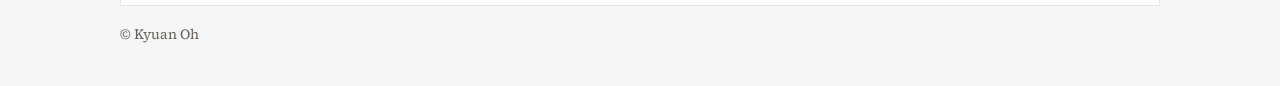
==== commit 2f980ded: "Refine bio wording" ====
--- a/index.html
+++ b/index.html
@@ -64,19 +64,18 @@
             <h1>Kyuan Oh <span class="korean-name">(오규안)</span></h1>
             <p>
               I am a B.S. candidate in Artificial Intelligence at Chung-Ang
-              University and an incoming M.S.&ndash;Ph.D. student at
-              KAIST AI. My research spans
-              representation learning, vision-language models, and
-              embodied intelligence, focusing on physical grounding and
-              vision-language-action models.
+              University and an incoming M.S.&ndash;Ph.D. student at KAIST AI.
+              My research spans representation learning, vision-language
+              models, and embodied intelligence, with an emphasis on physical
+              grounding and vision-language-action models.
             </p>
             <p>
-              My long-term research vision is World Intelligence: the
-              development of general-purpose agents that build, maintain, and
-              continually refine their understanding of the world through
-              multimodal perception, memory, and experience. I aim to advance
-              agents capable of autonomously perceiving, reasoning, predicting,
-              and acting in dynamic environments, ultimately approaching
+              My long-term research vision is World Intelligence: building
+              general-purpose agents that acquire, integrate, and continually
+              refine their understanding of the world through multimodal
+              perception, memory, and experience. I aim to advance agents
+              capable of autonomously perceiving, reasoning, predicting, and
+              acting in dynamic environments, ultimately approaching
               human-level intelligence in understanding and interacting with
               the physical world.
             </p>
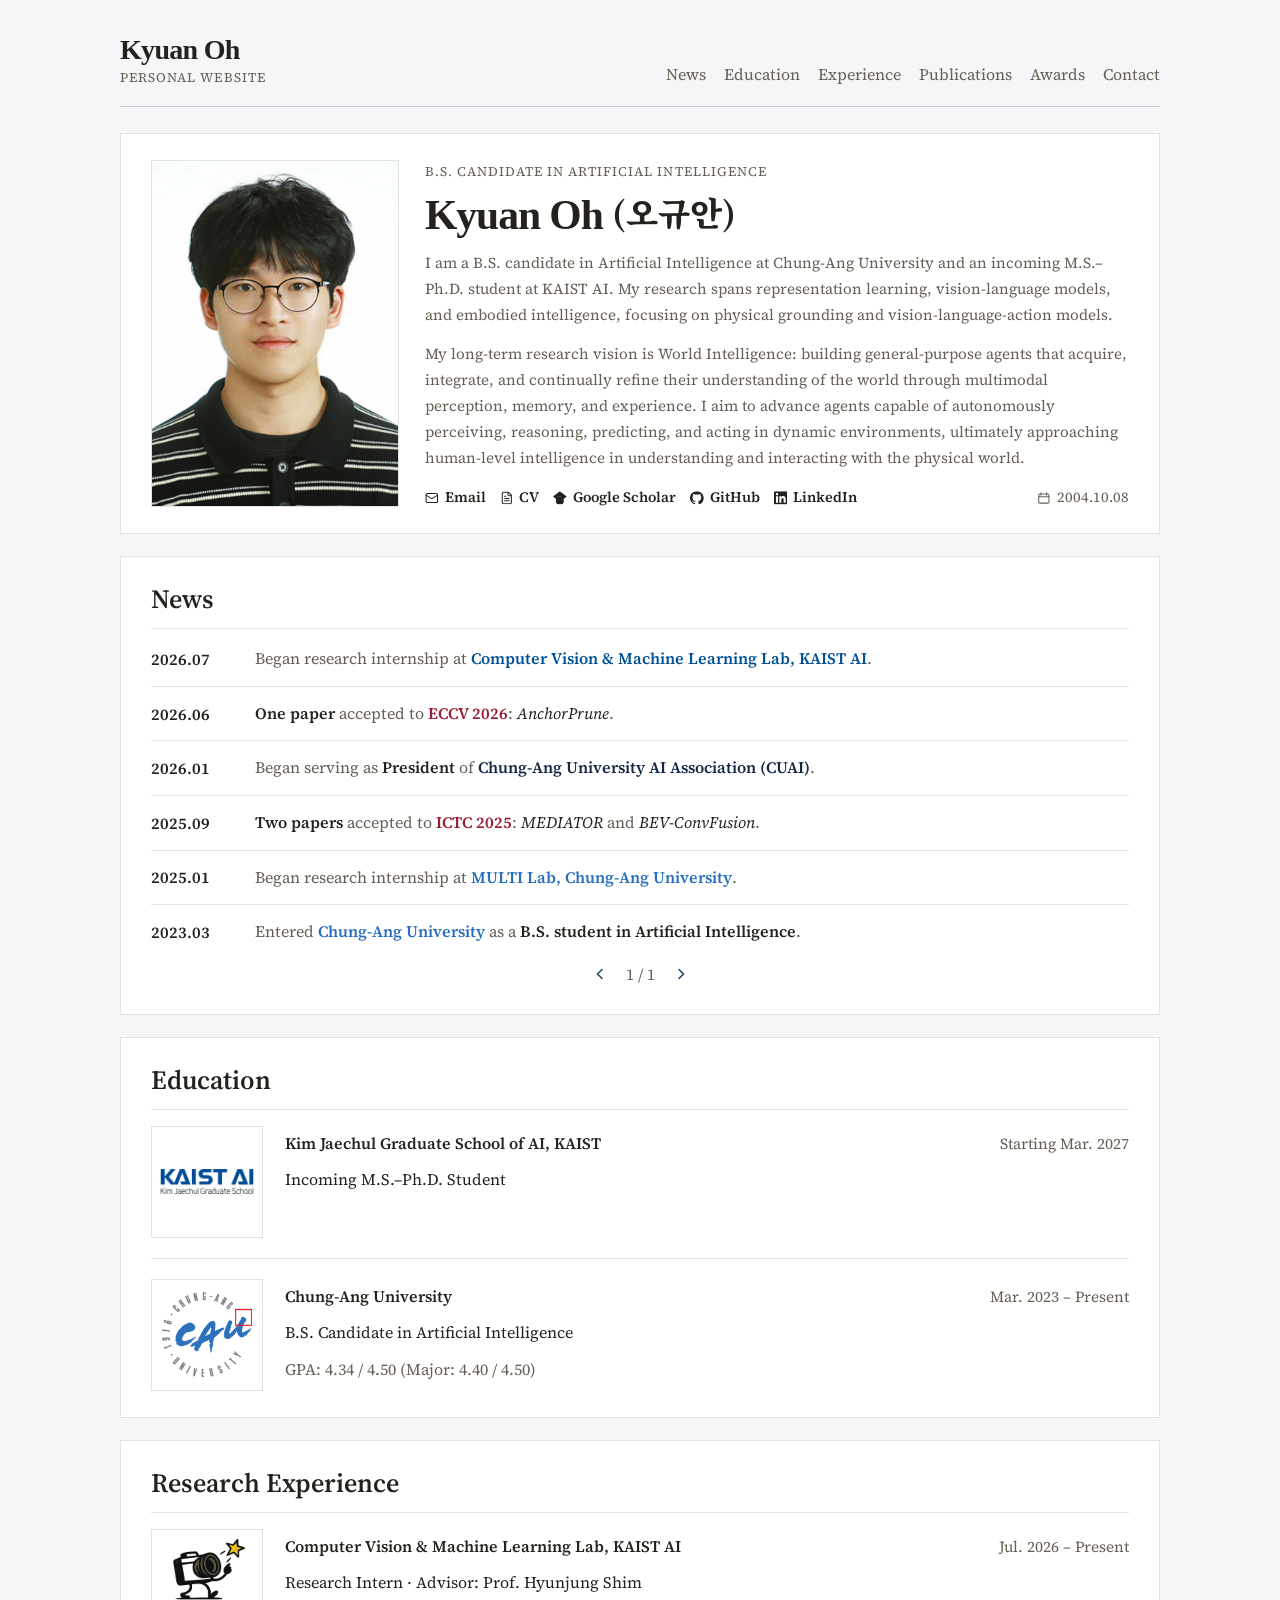
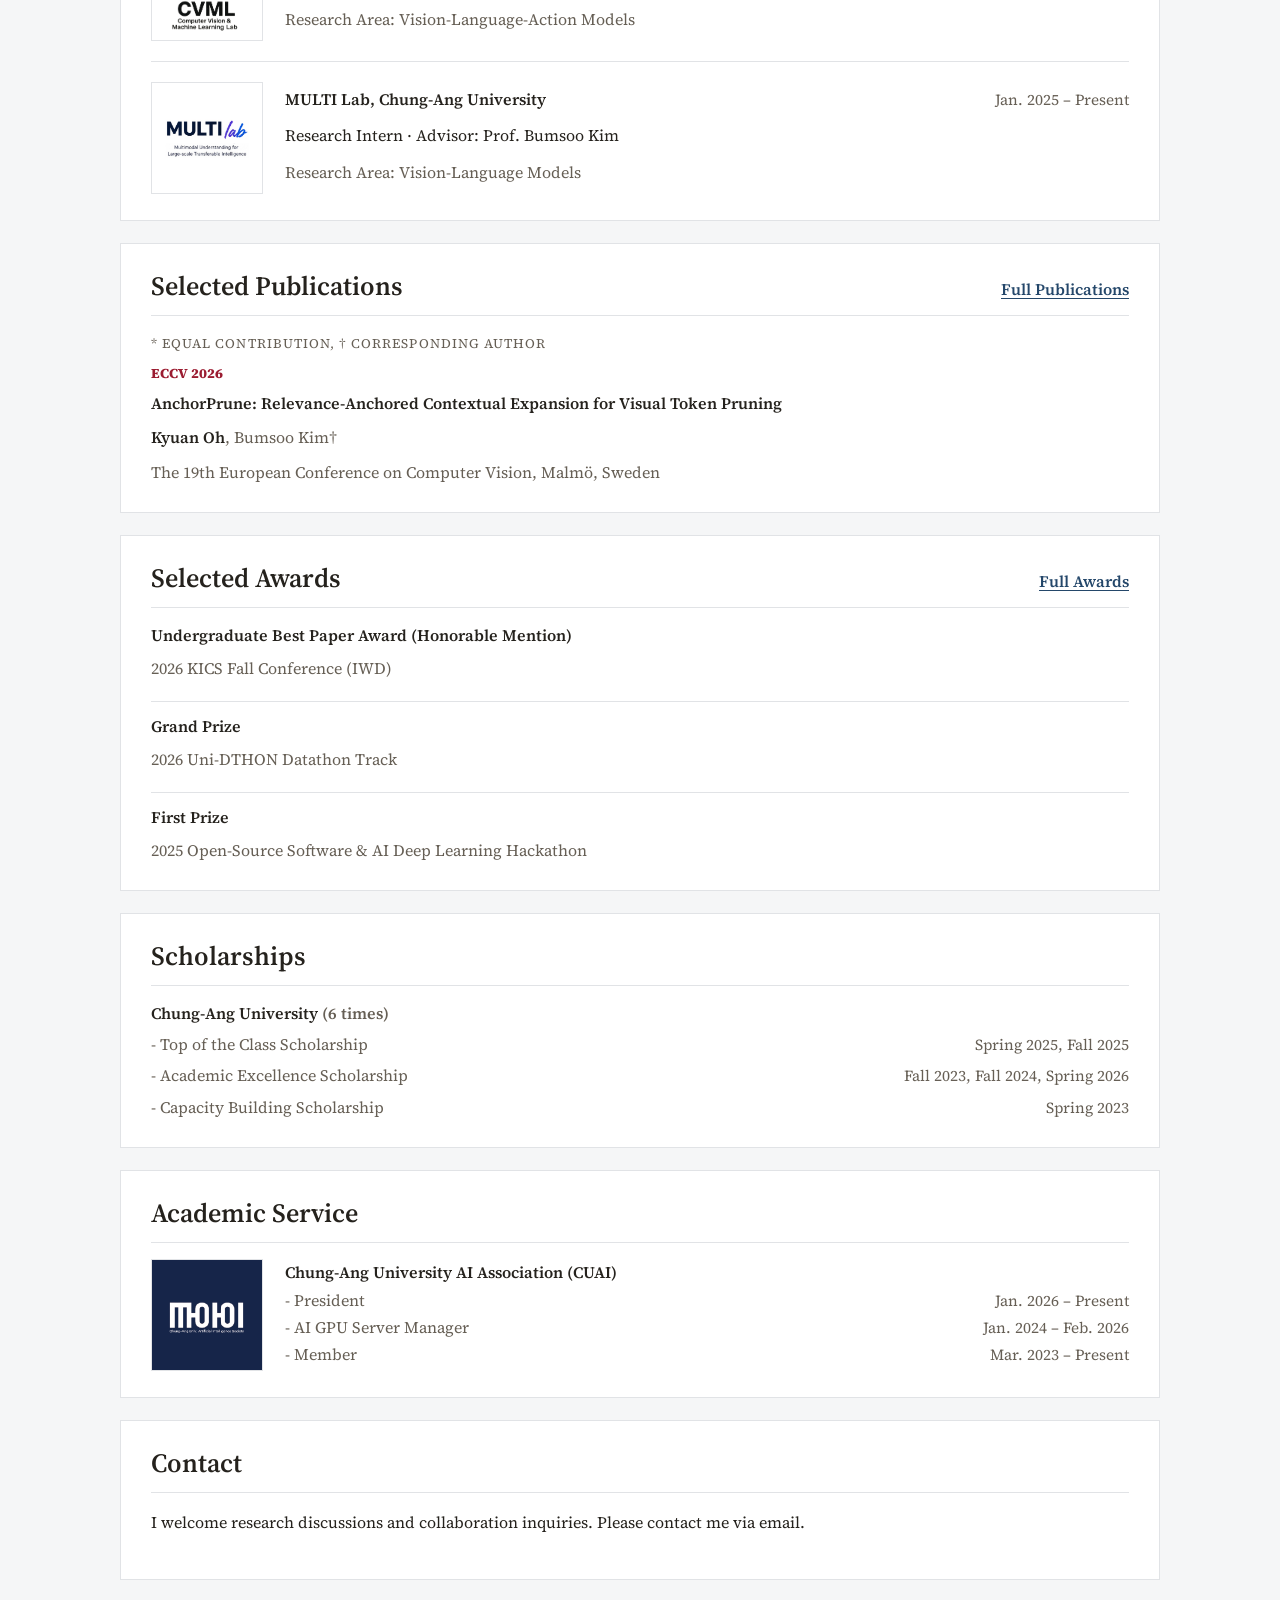
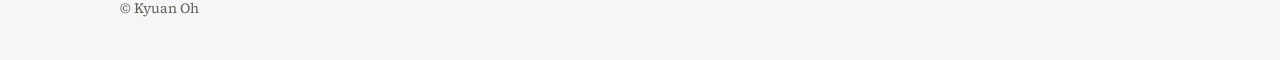
==== commit 14428268: "Shorten bio emphasis phrase" ====
--- a/index.html
+++ b/index.html
@@ -66,8 +66,8 @@
               I am a B.S. candidate in Artificial Intelligence at Chung-Ang
               University and an incoming M.S.&ndash;Ph.D. student at KAIST AI.
               My research spans representation learning, vision-language
-              models, and embodied intelligence, with an emphasis on physical
-              grounding and vision-language-action models.
+              models, and embodied intelligence, focusing on physical grounding
+              and vision-language-action models.
             </p>
             <p>
               My long-term research vision is World Intelligence: building
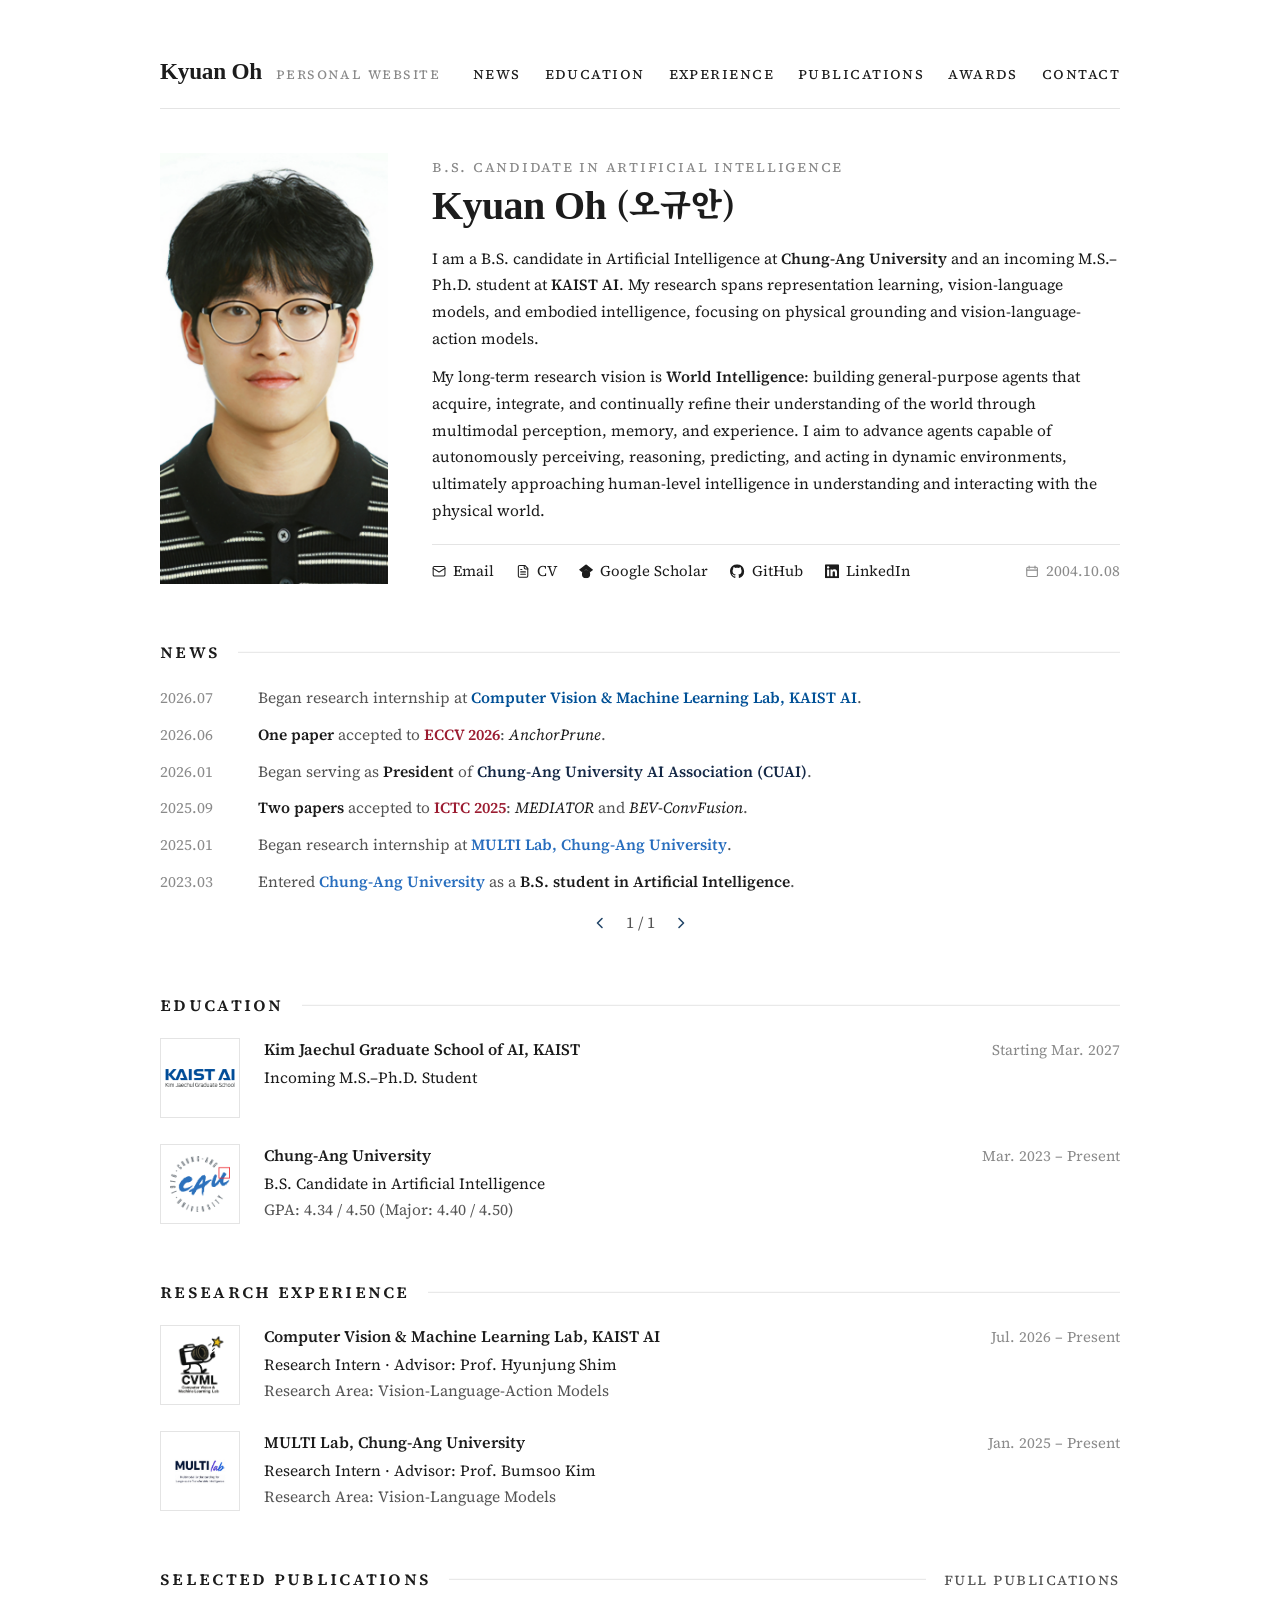
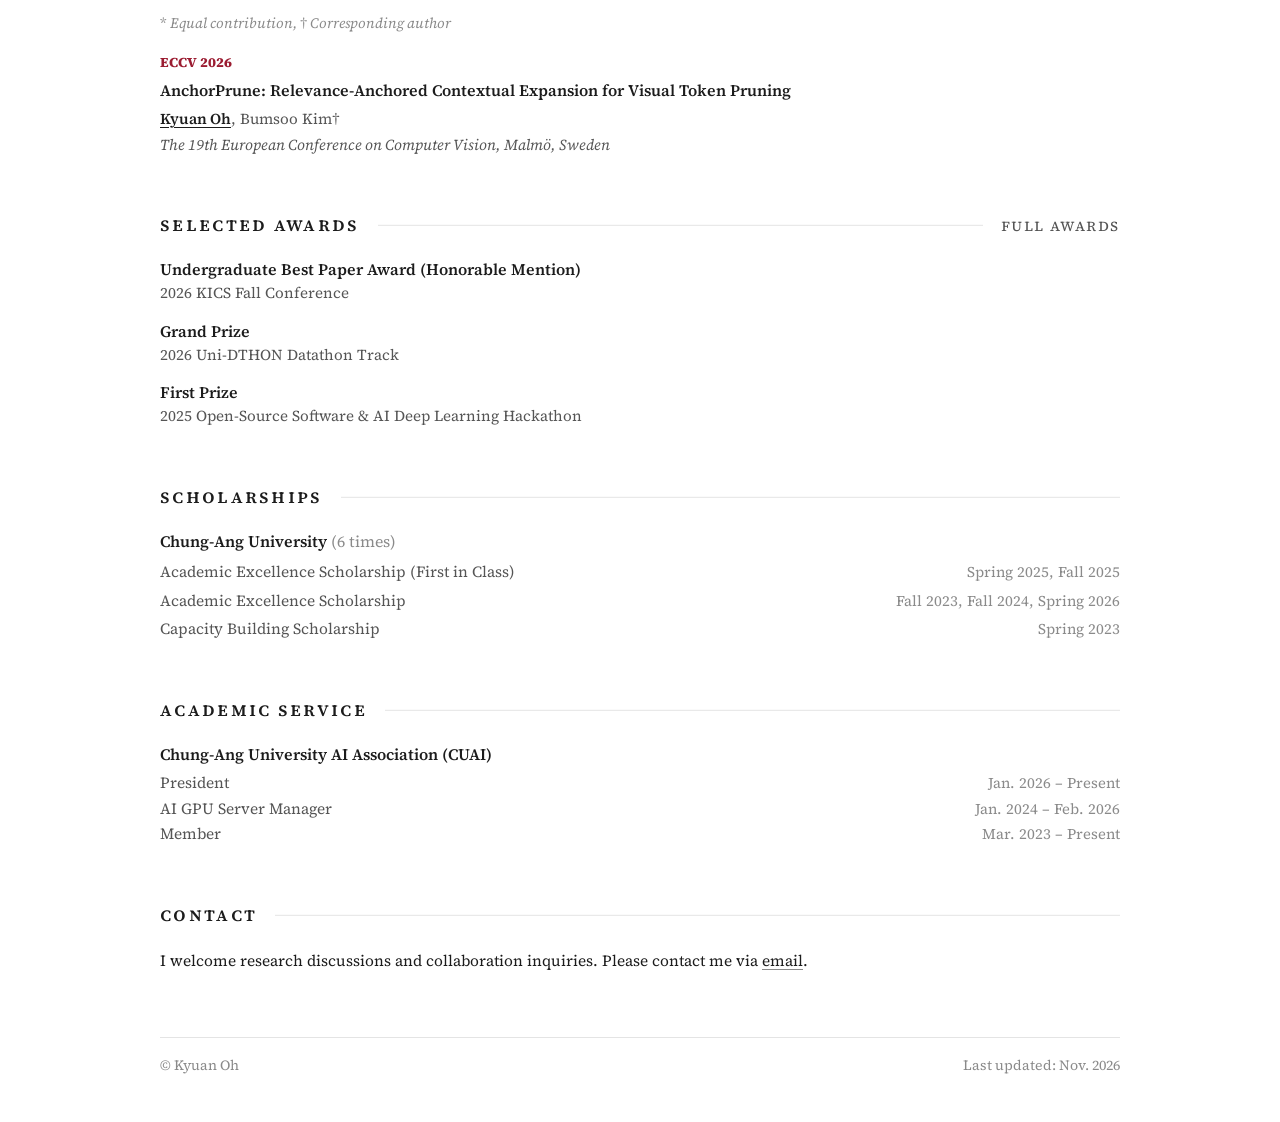
==== commit f56b02a9: "Redesign site as a borderless academic page and update CV - White page without cards; small-caps sec" ====
--- a/index.html
+++ b/index.html
@@ -28,7 +28,7 @@
       href="https://fonts.googleapis.com/css2?family=Inter:wght@400;500;600&family=Noto+Sans+KR:wght@400;500;600&family=Noto+Serif+KR:wght@400;500;600;700;900&family=Source+Serif+4:ital,opsz,wght@0,8..60,400;0,8..60,600;0,8..60,800;1,8..60,400&display=swap"
       rel="stylesheet"
     />
-    <link rel="stylesheet" href="assets/css/styles.css?v=20261125a" />
+    <link rel="stylesheet" href="assets/css/styles.css?v=academic33" />
     <script async src="https://www.googletagmanager.com/gtag/js?id=G-MFDS5FYYSD"></script>
     <script>
       window.dataLayer = window.dataLayer || [];
@@ -63,14 +63,16 @@
             <p class="onepage-kicker">B.S. Candidate in Artificial Intelligence</p>
             <h1>Kyuan Oh <span class="korean-name">(오규안)</span></h1>
             <p>
-              I am a B.S. candidate in Artificial Intelligence at Chung-Ang
-              University and an incoming M.S.&ndash;Ph.D. student at KAIST AI.
+              I am a B.S. candidate in Artificial Intelligence at
+              <a class="bio-org" href="https://neweng.cau.ac.kr/" target="_blank" rel="noreferrer">Chung-Ang University</a>
+              and an incoming M.S.&ndash;Ph.D. student at
+              <a class="bio-org" href="https://gsai.kaist.ac.kr/" target="_blank" rel="noreferrer">KAIST AI</a>.
               My research spans representation learning, vision-language
               models, and embodied intelligence, focusing on physical grounding
               and vision-language-action models.
             </p>
             <p>
-              My long-term research vision is World Intelligence: building
+              My long-term research vision is <strong>World Intelligence</strong>: building
               general-purpose agents that acquire, integrate, and continually
               refine their understanding of the world through multimodal
               perception, memory, and experience. I aim to advance agents
@@ -101,11 +103,11 @@
           <div class="onepage-list news-list-onepage" data-news-list>
             <article>
               <time>2026.07</time>
-              <p>Began research internship at <strong class="news-kaist">Computer Vision &amp; Machine Learning Lab, KAIST AI</strong>.</p>
+              <p>Began research internship at <strong class="news-kaist"><a class="news-link" href="https://kaist-cvml.github.io/" target="_blank" rel="noreferrer">Computer Vision &amp; Machine Learning Lab, KAIST AI</a></strong>.</p>
             </article>
             <article>
               <time>2026.06</time>
-              <p><span class="news-strong news-emphasis">One paper</span> accepted to <strong class="onepage-red">ECCV 2026</strong>: <em class="news-paper">AnchorPrune</em>.</p>
+              <p><span class="news-strong news-emphasis">One paper</span> accepted to <strong class="onepage-red">ECCV 2026</strong>: <em class="news-paper"><a class="news-link" href="https://arxiv.org/abs/2607.07033" target="_blank" rel="noreferrer">AnchorPrune</a></em>.</p>
             </article>
             <article>
               <time>2026.01</time>
@@ -113,15 +115,15 @@
             </article>
             <article>
               <time>2025.09</time>
-              <p><span class="news-strong news-emphasis">Two papers</span> accepted to <strong class="onepage-red">ICTC 2025</strong>: <em class="news-paper">MEDIATOR</em> and <em class="news-paper">BEV-ConvFusion</em>.</p>
+              <p><span class="news-strong news-emphasis">Two papers</span> accepted to <strong class="onepage-red">ICTC 2025</strong>: <em class="news-paper"><a class="news-link" href="https://ieeexplore.ieee.org/document/11388553" target="_blank" rel="noreferrer">MEDIATOR</a></em> and <em class="news-paper"><a class="news-link" href="https://ieeexplore.ieee.org/document/11388137" target="_blank" rel="noreferrer">BEV-ConvFusion</a></em>.</p>
             </article>
             <article>
               <time>2025.01</time>
-              <p>Began research internship at <strong class="news-cau">MULTI Lab, Chung-Ang University</strong>.</p>
+              <p>Began research internship at <strong class="news-cau"><a class="news-link" href="https://www.multilab.cau.ac.kr/" target="_blank" rel="noreferrer">MULTI Lab, Chung-Ang University</a></strong>.</p>
             </article>
             <article>
               <time>2023.03</time>
-              <p>Entered <strong class="news-cau">Chung-Ang University</strong> as a <span class="news-strong news-emphasis">B.S. student in Artificial Intelligence</span>.</p>
+              <p>Entered <strong class="news-cau"><a class="news-link" href="https://neweng.cau.ac.kr/" target="_blank" rel="noreferrer">Chung-Ang University</a></strong> as a <span class="news-strong news-emphasis">B.S. student in Artificial Intelligence</span>.</p>
             </article>
           </div>
           <div class="news-pager" data-news-pager aria-label="News pagination">
@@ -155,7 +157,7 @@
             <div class="onepage-simple-list education-copy">
               <article>
                 <div class="item-heading-row">
-                  <h3><a class="paper-title-link" href="https://www.cau.ac.kr/" target="_blank" rel="noreferrer">Chung-Ang University</a></h3>
+                  <h3><a class="paper-title-link" href="https://neweng.cau.ac.kr/" target="_blank" rel="noreferrer">Chung-Ang University</a></h3>
                   <span>Mar. 2023 &ndash; Present</span>
                 </div>
                 <p>B.S. Candidate in Artificial Intelligence</p>
@@ -202,13 +204,15 @@
             <h2>Selected Publications</h2>
             <a class="text-link" href="publications.html">Full Publications</a>
           </div>
-          <p class="onepage-footnote">* Equal contribution, † Corresponding author</p>
+          <p class="onepage-footnote"><span class="fn-sym">*</span> Equal contribution, <span class="fn-sym">†</span> Corresponding author</p>
           <div class="onepage-publications">
             <article>
-              <span class="venue">ECCV 2026</span>
-              <h3><a class="paper-title-link" href="https://arxiv.org/abs/2607.07033" target="_blank" rel="noreferrer">AnchorPrune: Relevance-Anchored Contextual Expansion for Visual Token Pruning</a></h3>
-              <p><strong>Kyuan Oh</strong>, Bumsoo Kim†</p>
-              <p>The 19th European Conference on Computer Vision, Malmö, Sweden</p>
+              <div class="pub-body">
+                <span class="venue">ECCV 2026</span>
+                <h3><a class="paper-title-link" href="https://arxiv.org/abs/2607.07033" target="_blank" rel="noreferrer">AnchorPrune: Relevance-Anchored Contextual Expansion for Visual Token Pruning</a></h3>
+                <p><strong>Kyuan Oh</strong>, Bumsoo Kim†</p>
+                <p>The 19th European Conference on Computer Vision, Malmö, Sweden</p>
+              </div>
             </article>
           </div>
 
@@ -223,7 +227,7 @@
             <div class="award-org-list compact-awards">
               <article>
                 <h3>Undergraduate Best Paper Award (Honorable Mention)</h3>
-                <p class="dash-line">2026 KICS Fall Conference (IWD)</p>
+                <p class="dash-line">2026 KICS Fall Conference</p>
               </article>
               <article>
                 <h3>Grand Prize</h3>
@@ -241,9 +245,9 @@
             <div class="scholarship-group">
               <h3>Chung-Ang University <span>(6 times)</span></h3>
               <div class="scholarship-items">
-                <p class="scholarship-row"><span>- <strong>Top of the Class Scholarship</strong></span><span>Spring 2025, Fall 2025</span></p>
-                <p class="scholarship-row"><span>- <strong>Academic Excellence Scholarship</strong></span><span>Fall 2023, Fall 2024, Spring 2026</span></p>
-                <p class="scholarship-row"><span>- <strong>Capacity Building Scholarship</strong></span><span>Spring 2023</span></p>
+                <p class="scholarship-row"><span><strong>Academic Excellence Scholarship (First in Class)</strong></span><span>Spring 2025, Fall 2025</span></p>
+                <p class="scholarship-row"><span><strong>Academic Excellence Scholarship</strong></span><span>Fall 2023, Fall 2024, Spring 2026</span></p>
+                <p class="scholarship-row"><span><strong>Capacity Building Scholarship</strong></span><span>Spring 2023</span></p>
               </div>
             </div>
           </section>
@@ -251,16 +255,13 @@
 
         <section class="onepage-box" id="community">
           <h2>Academic Service</h2>
-          <div class="onepage-education-card">
-            <div class="education-logo-panel cuai-logo-panel">
-              <img class="cuai-logo" src="assets/images/cuai.png" alt="CUAI logo" />
-            </div>
+          <div class="onepage-education-card no-logo">
             <div class="onepage-simple-list education-copy">
               <article>
                 <h3>Chung-Ang University AI Association (CUAI)</h3>
-                <p class="community-row"><span>- President</span><span>Jan. 2026 &ndash; Present</span></p>
-                <p class="community-row"><span>- AI GPU Server Manager</span><span>Jan. 2024 &ndash; Feb. 2026</span></p>
-                <p class="community-row"><span>- Member</span><span>Mar. 2023 &ndash; Present</span></p>
+                <p class="community-row"><span>President</span><span>Jan. 2026 &ndash; Present</span></p>
+                <p class="community-row"><span>AI GPU Server Manager</span><span>Jan. 2024 &ndash; Feb. 2026</span></p>
+                <p class="community-row"><span>Member</span><span>Mar. 2023 &ndash; Present</span></p>
               </article>
             </div>
           </div>
@@ -278,9 +279,10 @@
 
       <footer class="onepage-footer">
         <p>© Kyuan Oh</p>
+        <p class="last-updated">Last updated: Nov. 2026</p>
       </footer>
     </div>
 
-    <script src="assets/js/news-pager.js"></script>
+    <script src="assets/js/news-pager.js?v=3"></script>
   </body>
 </html>
--- a/assets/css/styles.css
+++ b/assets/css/styles.css
@@ -1,15 +1,20 @@
+/* ==========================================================================
+   Kyuan Oh — academic homepage
+   Quiet, document-like layout: white page, generous whitespace, small-caps
+   section titles with a hairline rule, one navy link colour and one crimson
+   accent for venues.
+   ========================================================================== */
+
 :root {
-  --bg: #f5f6f7;
-  --panel: #ffffff;
-  --line: #e1e3e6;
-  --line-strong: #c9cdd2;
-  --text: #25221d;
-  --muted: #665f55;
-  --accent: #24476a;
-  --red: #9b1c31;
+  --bg: #ffffff;
+  --text: #1c1c1c;
+  --muted: #555555;
+  --faint: #8a8a8a;
+  --line: #e4e4e4;
+  --accent: #1f3f6b;
+  --red: #8c1d2c;
   --serif: "Source Serif 4", "Noto Serif KR", Georgia, "Times New Roman", serif;
-  --sans: "Inter", "Noto Sans KR", "Helvetica Neue", Helvetica, Arial, sans-serif;
-  --font-serif: var(--serif);
+  --display: Georgia, "Times New Roman", serif;
 }
 
 * {
@@ -18,6 +23,7 @@
 
 html {
   scroll-behavior: smooth;
+  scroll-padding-top: 28px;
 }
 
 body {
@@ -26,8 +32,24 @@
   background: var(--bg);
   color: var(--text);
   font-family: var(--serif);
+  font-size: 16px;
+  line-height: 1.65;
   -webkit-font-smoothing: antialiased;
   text-rendering: optimizeLegibility;
+  font-kerning: normal;
+}
+
+a {
+  color: inherit;
+  text-decoration: none;
+}
+
+h1,
+h2,
+h3,
+h4,
+p {
+  margin: 0;
 }
 
 h1,
@@ -39,130 +61,199 @@
   font-weight: 600;
 }
 
-a {
+/* ---------- Page frame ---------- */
+
+.onepage-shell {
+  width: 960px;
+  margin: 0 auto;
+  padding: 52px 0 44px;
+}
+
+.onepage-main > * + *,
+.onepage-stack > * + * {
+  margin-top: 56px;
+}
+
+.onepage-main {
+  padding-top: 44px;
+}
+
+.onepage-box {
+  padding: 0;
+  border: 0;
+  background: transparent;
+}
+
+/* ---------- Header ---------- */
+
+.onepage-header {
+  display: flex;
+  align-items: baseline;
+  justify-content: space-between;
+  gap: 32px;
+  padding-bottom: 18px;
+  border-bottom: 1px solid var(--line);
+}
+
+.onepage-brand {
+  display: flex;
+  align-items: baseline;
+  gap: 14px;
+}
+
+.onepage-brand span {
+  font-family: var(--display);
+  font-size: 1.45rem;
+  font-weight: 600;
+  letter-spacing: -0.01em;
+}
+
+.onepage-brand small {
+  color: var(--faint);
+  font-size: 0.95rem;
+  font-variant: all-small-caps;
+  letter-spacing: 0.1em;
+}
+
+.onepage-nav {
+  display: flex;
+  gap: 24px;
+  color: var(--muted);
+  font-size: 1rem;
+  font-variant: all-small-caps;
+  letter-spacing: 0.09em;
+}
+
+.onepage-nav a {
+  padding-bottom: 2px;
+  border-bottom: 1px solid transparent;
+  transition: color 0.15s ease, border-color 0.15s ease;
+}
+
+.onepage-nav a:hover {
+  color: var(--text);
+  border-bottom-color: var(--text);
+}
+
+/* ---------- Section titles ---------- */
+
+.onepage-box h2 {
+  display: flex;
+  align-items: center;
+  gap: 18px;
+  margin-bottom: 22px;
+  color: var(--text);
+  font-size: 1.2rem;
+  font-variant: all-small-caps;
+  font-weight: 600;
+  letter-spacing: 0.12em;
+  line-height: 1.2;
+}
+
+.onepage-box h2::after {
+  content: "";
+  flex: 1;
+  height: 1px;
+  background: var(--line);
+}
+
+.section-heading-row {
+  display: flex;
+  align-items: center;
+  gap: 18px;
+  margin-bottom: 22px;
+}
+
+.section-heading-row h2 {
+  flex: 1;
+  margin-bottom: 0;
+}
+
+.text-link {
+  flex: none;
+  color: var(--muted);
+  font-size: 1.04rem;
+  font-variant: all-small-caps;
+  letter-spacing: 0.09em;
+  line-height: 1.2;
+  transition: color 0.15s ease;
+}
+
+.text-link:hover {
+  color: var(--accent);
+  text-decoration: underline;
+  text-decoration-thickness: 1px;
+  text-underline-offset: 4px;
+}
+
+.onepage-box h3 {
+  font-size: 1rem;
+  line-height: 1.45;
+}
+
+.onepage-box p {
+  color: var(--muted);
+}
+
+/* ---------- Links shared by titles ---------- */
+
+.paper-title-link {
   color: inherit;
-  text-decoration: none;
-}
-
-.onepage-shell {
-  width: 1040px;
-  margin: 0 auto;
-  padding: 34px 0 28px;
-}
-
-.onepage-header {
-  display: flex;
-  align-items: flex-end;
-  justify-content: space-between;
-  gap: 28px;
-  padding-bottom: 20px;
-  border-bottom: 1px solid var(--line-strong);
-}
-
-.onepage-brand {
-  display: grid;
-  gap: 2px;
-}
-
-.onepage-brand span,
+  transition: color 0.15s ease;
+}
+
+.paper-title-link:hover {
+  color: var(--accent);
+  text-decoration: underline;
+  text-decoration-thickness: 1px;
+  text-underline-offset: 3px;
+}
+
+/* ---------- Hero ---------- */
+
+.onepage-hero {
+  display: grid;
+  grid-template-columns: 228px minmax(0, 1fr);
+  gap: 44px;
+  align-items: stretch;
+}
+
+.onepage-portrait {
+  position: relative;
+  min-height: 304px;
+  overflow: hidden;
+  background: transparent;
+}
+
+.onepage-portrait img {
+  position: absolute;
+  inset: 0;
+  width: 100%;
+  height: 100%;
+  object-fit: cover;
+  object-position: center 25%;
+}
+
+.onepage-bio {
+  display: flex;
+  flex-direction: column;
+}
+
+.onepage-kicker {
+  margin-bottom: 4px !important;
+  color: var(--faint) !important;
+  font-size: 1rem;
+  font-variant: all-small-caps;
+  letter-spacing: 0.11em;
+}
+
 .onepage-bio h1 {
-  font-family: Georgia, "Times New Roman", serif;
-  font-weight: 600;
-  letter-spacing: -0.025em;
-}
-
-.onepage-brand span {
-  font-size: 1.75rem;
-}
-
-.onepage-brand small,
-.onepage-kicker,
-.onepage-footnote {
-  color: var(--muted);
-  font-size: 0.82rem;
-  letter-spacing: 0.08em;
-  text-transform: uppercase;
-}
-
-.onepage-nav {
-  display: flex;
-  gap: 18px;
-  color: var(--muted);
-  font-family: var(--serif);
-}
-
-.onepage-nav a {
-  border-bottom: 1px solid transparent;
-}
-
-.onepage-nav a:hover {
-  color: var(--text);
-  border-bottom-color: var(--text);
-}
-
-.onepage-main,
-.onepage-stack,
-.award-year-list,
-.award-org-list,
-.dash-lines {
-  display: grid;
-}
-
-.onepage-main {
-  gap: 22px;
-  padding-top: 26px;
-}
-
-.onepage-stack {
-  gap: 22px;
-}
-
-.onepage-box {
-  border: 1px solid var(--line);
-  background: var(--panel);
-  padding: 26px 30px;
-}
-
-.onepage-hero {
-  display: grid;
-  grid-template-columns: 240px minmax(0, 1fr);
-  gap: 26px;
-  align-items: start;
-}
-
-.onepage-portrait,
-.education-logo-panel,
-.onepage-logo-panel {
-  border: 1px solid var(--line);
-  background: #fff;
-}
-
-.onepage-portrait {
-  padding: 0;
-  border-radius: 0;
-  overflow: visible;
-}
-
-.onepage-portrait img {
-  display: block;
-  width: 100%;
-  height: auto;
-  border-radius: 0;
-  object-fit: initial;
-}
-
-.onepage-bio h1,
-.onepage-box h2,
-.onepage-box h3,
-.onepage-box h4,
-p {
-  margin-top: 0;
-}
-
-.onepage-bio h1 {
-  margin-bottom: 14px;
-  font-size: 3.1rem;
-  line-height: 1;
+  margin-bottom: 18px;
+  font-family: var(--display);
+  font-size: 2.5rem;
+  font-weight: 600;
+  letter-spacing: -0.015em;
+  line-height: 1.1;
 }
 
 .korean-name {
@@ -174,96 +265,124 @@
   vertical-align: 0.08em;
 }
 
-.onepage-box h2 {
-  margin-bottom: 16px;
-  padding-bottom: 12px;
-  border-bottom: 1px solid var(--line);
-  font-size: 1.65rem;
-  line-height: 1.25;
-}
-
-.onepage-box h3 {
-  margin-bottom: 5px;
-  font-size: 1rem;
-  font-weight: 600;
-  line-height: 1.45;
-}
-
-.onepage-box h4 {
-  margin-bottom: 5px;
-  font-size: 0.98rem;
-  font-weight: 600;
-}
-
-.onepage-bio p,
-.onepage-box p {
-  color: var(--muted);
+.onepage-bio > p:not(.onepage-kicker) {
+  margin-bottom: 12px;
+  color: var(--text);
+  font-size: 0.97rem;
   line-height: 1.72;
 }
 
-.onepage-bio p {
-  max-width: none;
-  margin-bottom: 12px;
-}
-
-.onepage-kicker,
-.onepage-footnote {
-  margin-bottom: 10px;
-}
-
-.onepage-list article,
-.onepage-publications article,
-.onepage-simple-list article,
-.onepage-logo-list article,
-.award-year-list > article,
-.award-org-list > article {
+.onepage-bio > p:last-of-type {
+  margin-bottom: 20px;
+}
+
+/* Profile link row */
+
+.text-links {
+  display: flex;
+  flex-wrap: wrap;
+  align-items: baseline;
+  gap: 6px 22px;
+}
+
+.profile-text-links {
+  margin-top: auto;
+  padding-top: 14px;
   border-top: 1px solid var(--line);
-  padding-top: 13px;
-}
-
-.onepage-list article:first-child,
-.onepage-publications article:first-child,
-.onepage-simple-list article:first-child,
-.onepage-logo-list article:first-child,
-.award-year-list > article:first-child,
-.award-org-list > article:first-child {
-  border-top: 0;
-  padding-top: 0;
-}
-
-.onepage-list article,
-.onepage-publications article,
-.onepage-simple-list article,
-.onepage-logo-list article {
-  padding-bottom: 13px;
-}
-
-.onepage-list article:last-child,
-.onepage-publications article:last-child,
-.onepage-simple-list article:last-child,
-.onepage-logo-list article:last-child {
-  padding-bottom: 0;
-}
-
+}
+
+.profile-text-links a {
+  display: inline-flex;
+  align-items: baseline;
+  gap: 7px;
+  color: var(--text);
+  font-size: 0.93rem;
+  transition: color 0.15s ease;
+}
+
+.profile-text-links a:hover {
+  color: var(--accent);
+}
+
+.profile-text-links a:hover span {
+  text-decoration: underline;
+  text-decoration-thickness: 1px;
+  text-underline-offset: 3px;
+}
+
+.link-icon,
+.profile-birthdate svg {
+  flex: none;
+  width: 0.95em;
+  height: 0.95em;
+  align-self: baseline;
+  transform: translateY(0.15em);
+}
+
+.profile-birthdate {
+  display: inline-flex;
+  align-items: baseline;
+  gap: 7px;
+  margin-left: auto;
+  color: var(--faint);
+  font-size: 0.93rem;
+  font-variant-numeric: tabular-nums;
+  white-space: nowrap;
+}
+
+/* ---------- News ---------- */
 
 .news-list-onepage {
-  padding-right: 0;
+  display: grid;
+  gap: 11px;
 }
 
 .news-list-onepage article {
   display: grid;
-  grid-template-columns: 86px minmax(0, 1fr);
-  gap: 18px;
-  align-items: center;
+  grid-template-columns: 76px minmax(0, 1fr);
+  gap: 22px;
+  align-items: baseline;
 }
 
 .news-list-onepage article[hidden] {
   display: none;
 }
 
-.news-list-onepage article.page-first {
-  border-top: 0;
-  padding-top: 0;
+.news-list-onepage time {
+  color: var(--faint);
+  font-size: 0.95rem;
+  font-variant-numeric: tabular-nums;
+}
+
+.news-list-onepage p {
+  color: var(--muted);
+  font-size: 0.97rem;
+  line-height: 1.6;
+}
+
+.news-kaist,
+.news-cau,
+.news-cuai,
+.news-strong,
+.news-paper {
+  color: var(--text);
+}
+
+.news-strong {
+  font-weight: 400;
+}
+
+.news-emphasis {
+  font-weight: 600;
+}
+
+.news-paper {
+  font-style: italic;
+}
+
+.onepage-red {
+  color: #9b1c31;
+  font-weight: 600;
 }
 
 .news-pager {
@@ -273,7 +392,6 @@
   gap: 12px;
   margin-top: 14px;
   color: var(--muted);
-  font-family: var(--font-serif);
   font-size: 16px;
 }
 
@@ -290,8 +408,13 @@
   padding: 0;
   border: 0;
   background: transparent;
-  color: var(--accent);
+  color: #24476a;
   cursor: pointer;
+}
+
+.news-pager [data-news-status] {
+  line-height: 28px;
+  font-variant-numeric: tabular-nums;
 }
 
 .news-pager button svg {
@@ -300,141 +423,61 @@
   height: 16px;
 }
 
-.news-pager [data-news-status] {
-  line-height: 28px;
-  font-variant-numeric: tabular-nums;
-}
-
-.news-list-onepage time {
-  color: var(--text);
-  font-weight: 600;
-  font-variant-numeric: tabular-nums;
-}
-
-.news-list-onepage p,
-.onepage-publications p,
-.onepage-simple-list p,
-.dash-lines p,
-.dash-line,
-.scholarship-items p {
-  margin-bottom: 0;
-}
-
-.news-kaist,
-.news-cau,
-.text-link,
-.text-links a {
-  color: var(--accent);
-}
-
-.onepage-red,
-.venue,
-.text-link:hover,
-.text-links a:hover {
-  color: var(--red);
-}
-
-.news-strong,
-.news-paper {
-  color: var(--text);
-  font-weight: 400;
-}
-
-.news-emphasis {
-  font-weight: 600;
-}
+/* ---------- Logo cards: education, experience, service ---------- */
 
 .onepage-education-card,
 .onepage-logo-item {
   display: grid;
-  grid-template-columns: 112px minmax(0, 1fr);
-  gap: 22px;
+  grid-template-columns: 80px minmax(0, 1fr);
+  gap: 24px;
   align-items: start;
 }
 
-.onepage-education-card,
-.onepage-logo-item {
-  align-items: center;
+#education .onepage-education-card + .onepage-education-card,
+.onepage-logo-item + .onepage-logo-item {
+  margin-top: 26px;
+}
+
+.onepage-logo-list {
+  display: grid;
 }
 
 .education-logo-panel,
 .onepage-logo-panel {
   display: flex;
-  width: 112px;
-  height: 112px;
-  min-height: 112px;
+  width: 80px;
+  height: 80px;
   align-items: center;
   justify-content: center;
-  padding: 18px;
+  padding: 9px;
+  border: 1px solid var(--line);
+  background: #fff;
+}
+
+.kaist-logo-panel {
+  padding: 4px;
 }
 
 .cuai-logo-panel {
   padding: 0;
-}
-
-#education .onepage-education-card + .onepage-education-card {
-  margin-top: 20px;
-  padding-top: 20px;
-  border-top: 1px solid var(--line);
-}
-
-.kaist-logo-panel {
-  padding: 8px;
-}
-
-.education-logo-panel .kaist-logo {
-  width: 100%;
-  max-width: 96px;
-  height: auto;
-}
-
-.onepage-logo-panel {
-  padding: 12px;
+  overflow: hidden;
 }
 
 .education-logo-panel img,
 .onepage-logo-panel img {
   display: block;
-  max-width: 76px;
-  max-height: 76px;
+  max-width: 100%;
+  max-height: 100%;
   object-fit: contain;
 }
 
-.education-logo-panel .cau-logo,
-.onepage-logo-panel .cau-logo {
-  max-width: 90px;
-  max-height: 90px;
-}
-
-.education-logo-panel .cuai-logo,
-.onepage-logo-panel .cuai-logo {
+.education-logo-panel .cuai-logo {
   width: 100%;
   height: 100%;
-  max-width: none;
-  max-height: none;
   object-fit: cover;
 }
 
-.onepage-logo-panel .cvml-logo {
-  max-width: 96px;
-  max-height: 96px;
-}
-
-.onepage-logo-panel .multi-logo {
-  max-width: 98px;
-  max-height: 74px;
-}
-
-.onepage-logo-item > div {
-  min-height: 0;
-}
-
-.onepage-logo-item .experience-meta:last-child {
-  margin-bottom: 0;
-}
-
 .education-copy article {
-  border-top: 0;
   padding: 0;
 }
 
@@ -443,38 +486,47 @@
   align-items: baseline;
   justify-content: space-between;
   gap: 24px;
-}
-
-.item-heading-row h3 {
-  margin-bottom: 5px;
-}
-
-.item-heading-row span {
-  flex: 0 0 auto;
+  margin-bottom: 3px;
+}
+
+.item-heading-row span,
+.community-row span:last-child,
+.scholarship-row span:last-child {
+  flex: none;
+  color: var(--faint);
+  font-size: 0.93rem;
+  font-variant-numeric: tabular-nums;
+  white-space: nowrap;
+}
+
+.education-copy p,
+.experience-meta {
+  font-size: 0.97rem;
+  line-height: 1.65;
+}
+
+.education-copy p {
+  color: var(--text);
+}
+
+.education-copy .education-muted {
   color: var(--muted);
-  font-size: 0.96rem;
-  white-space: nowrap;
-}
-
-.education-copy p {
-  color: var(--text);
-}
-
-.education-copy p {
-  margin-bottom: 9px;
-  line-height: 1.78;
-}
-
-.education-copy .item-heading-row {
-  margin-bottom: 9px;
-}
-
-.education-copy .item-heading-row h3 {
-  margin-bottom: 0;
-}
-
-.education-copy p:last-child {
-  margin-bottom: 0;
+}
+
+.education-muted[aria-hidden="true"] {
+  display: none;
+}
+
+.experience-meta {
+  color: var(--muted);
+}
+
+.onepage-box .experience-role {
+  color: var(--text);
+}
+
+#community .education-copy h3 {
+  margin-bottom: 4px;
 }
 
 .community-row {
@@ -482,117 +534,121 @@
   align-items: baseline;
   justify-content: space-between;
   gap: 24px;
-  margin-bottom: 4px !important;
-  line-height: 1.42 !important;
-}
-
-.education-copy .community-row {
-  color: var(--muted);
-}
-
-.community-row span:last-child {
-  flex: 0 0 auto;
-  color: var(--muted);
-  font-size: 0.96rem;
-  white-space: nowrap;
-}
-
-.education-muted,
-.venue-muted,
-.scholarship-group > h3 span {
   color: var(--muted) !important;
 }
 
-.experience-meta {
-  margin: 0 0 4px;
-  line-height: 1.46;
-}
-
-.onepage-box .experience-role {
-  color: var(--text);
-}
-
-.experience-link {
-  margin-top: 4px;
-}
-
-.scholarship-group {
-  border-top: 0;
-  padding-top: 0;
-}
-
-.section-heading-row {
-  display: flex;
-  align-items: baseline;
-  justify-content: space-between;
-  gap: 18px;
+/* ---------- Publications ---------- */
+
+.onepage-footnote {
   margin-bottom: 16px;
-  padding-bottom: 12px;
-  border-bottom: 1px solid var(--line);
-}
-
-.section-heading-row h2 {
-  margin-bottom: 0;
-  padding-bottom: 0;
-  border-bottom: 0;
-}
-
-.onepage-publications article {
-  display: grid;
-  gap: 3px;
-}
-
-.venue,
-.year-label {
-  font-weight: 600;
-  font-variant-numeric: tabular-nums;
+  color: var(--faint) !important;
+  font-size: 0.9rem;
+  font-style: italic;
+}
+
+.onepage-publications {
+  display: grid;
+  gap: 20px;
+}
+
+.pub-body {
+  display: grid;
+  row-gap: 2px;
 }
 
 .venue {
   margin-bottom: 3px;
+  color: #9b1c31;
   font-size: 0.86rem;
+  font-variant-numeric: tabular-nums;
   font-weight: 800;
+  white-space: nowrap;
+}
+
+.venue-muted {
+  color: var(--faint) !important;
+  font-weight: 600;
+}
+
+.onepage-publications h3 {
+  margin-bottom: 2px;
+  color: var(--text);
+}
+
+.onepage-publications p {
+  font-size: 0.95rem;
+  line-height: 1.6;
+}
+
+.onepage-publications p + p {
+  font-style: italic;
+}
+
+.onepage-publications p strong {
+  color: var(--text);
+  text-decoration: underline;
+  text-decoration-thickness: 1px;
+  text-underline-offset: 3px;
+}
+
+/* Year groups on the full lists */
+
+.award-year-list {
+  display: grid;
+  gap: 34px;
 }
 
 .year-label {
-  margin-bottom: 9px;
-  color: var(--accent);
+  display: flex;
+  align-items: center;
+  gap: 14px;
+  margin-bottom: 14px !important;
+  color: var(--text) !important;
+  font-size: 1rem;
+  font-variant-numeric: tabular-nums;
+  font-weight: 600;
   letter-spacing: 0.04em;
 }
 
-.compact-list article {
-  padding-top: 10px;
-  padding-bottom: 10px;
-}
-
-.award-year-list,
+.award-year-list .onepage-simple-list {
+  display: grid;
+  gap: 12px;
+}
+
+.award-year-list .onepage-simple-list p {
+  font-size: 0.95rem;
+}
+
+/* ---------- Awards and scholarships ---------- */
+
 .award-org-list {
-  gap: 18px;
-}
-
-.award-year-list > article,
-.award-org-list > article {
-  padding-bottom: 0;
-}
-
-.award-org-list > article > h3 {
-  margin-bottom: 8px;
+  display: grid;
+  gap: 14px;
 }
 
 .dash-lines {
-  gap: 2px;
-}
-
-.dash-lines p,
-.dash-line {
+  display: grid;
+}
+
+.dash-line,
+.dash-lines p {
   color: var(--muted);
-  line-height: 1.7;
+  font-size: 0.95rem;
+  line-height: 1.6;
+}
+
+.scholarship-group > h3 {
+  margin-bottom: 6px;
+}
+
+.scholarship-group > h3 span {
+  color: var(--faint);
+  font-weight: 400;
 }
 
 .scholarship-items {
   display: grid;
-  gap: 4px;
-  padding-left: 0;
+  gap: 3px;
 }
 
 .scholarship-row {
@@ -600,13 +656,8 @@
   align-items: baseline;
   justify-content: space-between;
   gap: 24px;
-}
-
-.scholarship-row span:last-child {
-  flex: 0 0 auto;
-  color: var(--muted);
-  font-size: 0.96rem;
-  white-space: nowrap;
+  color: var(--muted) !important;
+  font-size: 0.97rem;
 }
 
 .scholarship-items strong {
@@ -614,265 +665,184 @@
   font-weight: 400;
 }
 
-.text-links {
-  display: flex;
-  flex-wrap: wrap;
-  gap: 14px;
-  margin-top: 7px;
-}
-
-.profile-text-links {
-  margin-top: 16px;
-}
-
-.profile-birthdate {
-  display: inline-flex;
-  align-items: center;
-  gap: 6px;
-  margin-left: auto;
-  color: var(--muted);
+/* ---------- Contact ---------- */
+
+#contact p {
+  color: var(--text);
+  font-size: 0.97rem;
+}
+
+.contact-inline {
+  color: var(--text);
+  text-decoration: underline;
+  text-decoration-color: var(--faint);
+  text-decoration-thickness: 1px;
+  text-underline-offset: 3px;
+  white-space: nowrap;
+  transition: color 0.15s ease;
+}
+
+.contact-inline:hover {
+  color: var(--accent);
+  text-decoration-color: currentColor;
+}
+
+/* ---------- Footer ---------- */
+
+.onepage-footer {
+  margin-top: 64px;
+  padding-top: 16px;
+  border-top: 1px solid var(--line);
+  color: var(--faint);
   font-size: 0.88rem;
-  white-space: nowrap;
-}
-
-.profile-birthdate svg {
-  width: 15px;
-  height: 15px;
-  flex: none;
-}
-
-.contact-text-links {
-  margin-top: 12px;
-}
-
-.text-link,
-.text-links a {
-  font-weight: 600;
+}
+
+.onepage-footer p {
+  margin: 0;
+}
+
+.onepage-education-card.no-logo {
+  grid-template-columns: minmax(0, 1fr);
+}
+
+.fn-sym {
+  font-style: normal;
+}
+
+/* News: institution colours as on the original site */
+.news-kaist {
+  color: #005096;
+}
+
+.news-cau {
+  color: #286ebe;
+}
+
+.news-cuai {
+  color: #142846;
+}
+
+/* Bio: institutions and key concept */
+.bio-org {
+  color: var(--text);
+  font-weight: 600;
+}
+
+.bio-org:hover {
   text-decoration: underline;
   text-decoration-thickness: 1px;
   text-underline-offset: 3px;
 }
 
-.onepage-footer {
-  padding-top: 18px;
-  color: var(--muted);
-  font-size: 0.88rem;
-}
-
-.news-kaist {
-  color: #005096;
-}
-
-.news-cau {
-  color: #286ebe;
-}
-
-.news-cuai {
-  color: #142846;
-}
-
-.onepage-publications p strong {
-  color: var(--text);
-  font-weight: 600;
-}
-
-.paper-title-link {
+.onepage-bio > p strong {
+  color: var(--text);
+  font-weight: 600;
+}
+
+/* News links: keep the surrounding colour, underline on hover */
+.news-link {
   color: inherit;
-  text-decoration: none;
-}
-
-.paper-title-link:hover {
-  color: var(--accent);
+}
+
+.news-link:hover {
   text-decoration: underline;
   text-decoration-thickness: 1px;
   text-underline-offset: 3px;
 }
 
-.profile-text-links a {
+
+/* Year headings on the full lists: hairline like the section titles */
+.year-label::after {
+  content: "";
+  flex: 1;
+  height: 1px;
+  background: var(--line);
+}
+
+.onepage-footer {
+  display: flex;
+  align-items: baseline;
+  justify-content: space-between;
+  gap: 24px;
+}
+
+/* Pager: lining figures sit on the same optical centre as the chevrons */
+.news-pager [data-news-status] {
   display: inline-flex;
   align-items: center;
-  gap: 6px;
-  text-decoration: none;
-}
-
+  height: 28px;
+  line-height: 1;
+  font-variant-numeric: lining-nums tabular-nums;
+  transform: translateY(-0.04em);
+}
+
+/* Hairlines sit on the optical centre of the text they follow:
+   align on the baseline, then lift the rule by half the glyph height
+   (small caps ~ x-height, lining figures ~ cap height). */
+.onepage-box h2,
+.section-heading-row,
+.year-label {
+  align-items: baseline;
+}
+
+.onepage-box h2::after {
+  align-self: baseline;
+  transform: translateY(-0.27em);
+}
+
+.year-label::after {
+  align-self: baseline;
+  transform: translateY(-0.34em);
+}
+
+.year-label {
+  font-variant-numeric: lining-nums tabular-nums;
+}
+
+/* Unified hover: refined warm grey + thin underline for every link */
+:root {
+  --hover: #7a746c;
+}
+
+.paper-title-link:hover,
+.profile-text-links a:hover,
+.text-link:hover,
+.contact-inline:hover,
+.bio-org:hover,
+.news-link:hover,
+.onepage-nav a:hover {
+  color: var(--hover);
+}
+
+.paper-title-link:hover,
+.text-link:hover,
+.contact-inline:hover,
+.bio-org:hover,
+.news-link:hover,
 .profile-text-links a:hover span {
   text-decoration: underline;
+  text-decoration-color: currentColor;
   text-decoration-thickness: 1px;
   text-underline-offset: 3px;
 }
 
-.link-icon {
-  width: 15px;
-  height: 15px;
-  flex: none;
-}
-
-/* Spacing after removing link buttons */
-/* Match Education spacing */
-.onepage-logo-item .item-heading-row {
-  margin-bottom: 9px;
-}
-
-.onepage-logo-item .item-heading-row h3 {
-  margin-bottom: 0;
-}
-
-.onepage-logo-item .experience-meta {
-  margin-bottom: 9px;
-  line-height: 1.78;
-}
-
-.onepage-logo-list article {
-  padding-top: 20px;
-  padding-bottom: 20px;
-}
-
-.onepage-publications article {
-  gap: 6px;
-  padding-top: 18px;
-  padding-bottom: 18px;
-}
-
-.onepage-publications article > h3 {
-  margin-bottom: 2px;
-}
-
-.profile-text-links {
-  align-items: center;
-}
-
+.onepage-nav a:hover {
+  border-bottom-color: var(--hover);
+}
+
+.news-pager button:hover {
+  color: var(--hover);
+}
+
+.paper-title-link,
 .profile-text-links a,
-.profile-text-links .profile-birthdate {
-  font-size: 0.9rem;
-  line-height: 1.4;
-}
-
-.profile-text-links .link-icon {
-  width: 14px;
-  height: 14px;
-}
-
-.profile-text-links a {
-  color: var(--text);
-}
-
-.profile-text-links a:hover {
-  color: var(--accent);
-}
-
-.onepage-bio p:not(.onepage-kicker) {
-  font-size: 0.95rem;
-}
-
-.onepage-bio h1 {
-  font-size: 2.6rem;
-}
-
-/* Portrait stretches to the height of the bio text */
-.onepage-hero {
-  grid-template-columns: 248px minmax(0, 1fr);
-  align-items: stretch;
-}
-
-.onepage-portrait {
-  position: relative;
-  min-height: 320px;
-}
-
-.onepage-portrait img {
-  position: absolute;
-  inset: 0;
-  width: 100%;
-  height: 100%;
-  object-fit: cover;
-  object-position: center 25%;
-}
-
-/* Contact link: same style as profile links */
-.contact-text-links a {
-  display: inline-flex;
-  align-items: center;
-  gap: 6px;
-  color: var(--text);
-  font-size: 0.9rem;
-  line-height: 1.4;
-  text-decoration: none;
-}
-
-.contact-text-links a:hover {
-  color: var(--accent);
-}
-
-.contact-text-links a:hover span {
-  text-decoration: underline;
-  text-decoration-thickness: 1px;
-  text-underline-offset: 3px;
-}
-
-.contact-text-links .link-icon {
-  width: 14px;
-  height: 14px;
-}
-
-/* Optical centring of link icons on the text (cap-height centre, not line box) */
-.profile-text-links,
-.profile-text-links a,
-.contact-text-links a,
-.profile-birthdate {
-  align-items: baseline;
-}
-
-.profile-text-links .link-icon,
-.contact-text-links .link-icon,
-.profile-birthdate svg {
-  width: 0.95em;
-  height: 0.95em;
-  align-self: baseline;
-  transform: translateY(0.15em);
-}
-
-.contact-text-links .contact-address {
-  color: var(--muted);
-}
-
-.contact-text-links a:hover .contact-address {
-  color: var(--accent);
-  text-decoration: none;
-}
-
-/* Inline email link at the end of the Contact sentence */
-.contact-inline {
-  color: var(--text);
-  white-space: nowrap;
-}
-
-.contact-inline .link-icon {
-  width: 0.9em;
-  height: 0.9em;
-  margin: 0 0.25em 0 0.05em;
-  vertical-align: -0.12em;
-}
-
-.contact-inline:hover {
-  color: var(--accent);
-}
-
-.contact-inline:hover {
-  text-decoration: underline;
-  text-decoration-thickness: 1px;
-  text-underline-offset: 3px;
-}
-
-.contact-inline:hover span {
-  text-decoration: underline;
-  text-decoration-thickness: 1px;
-  text-underline-offset: 3px;
-}
-
-.onepage-publications p {
-  line-height: 1.78;
-}
-
-#contact p {
-  color: var(--text);
-}
+.text-link,
+.contact-inline,
+.bio-org,
+.news-link {
+  transition: color 0.15s ease;
+}
+
+.onepage-nav {
+  color: var(--text);
+}
